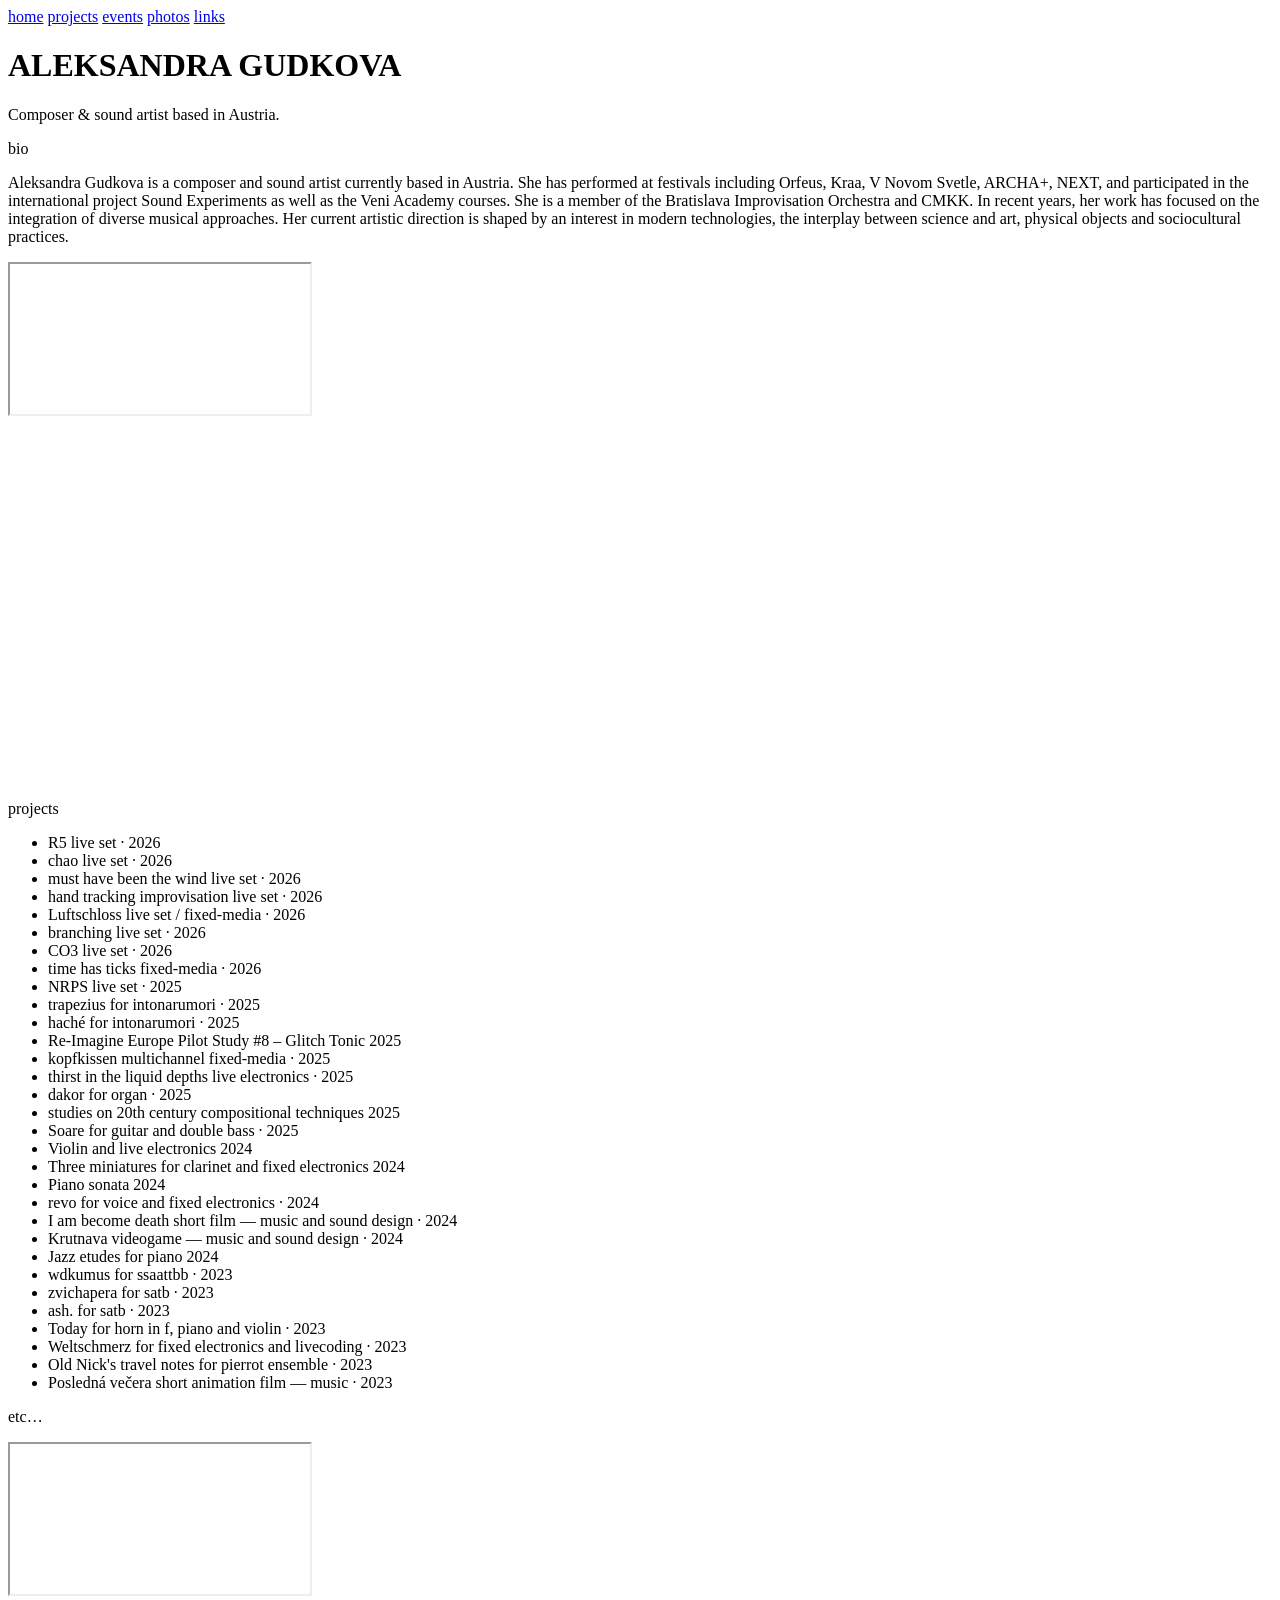
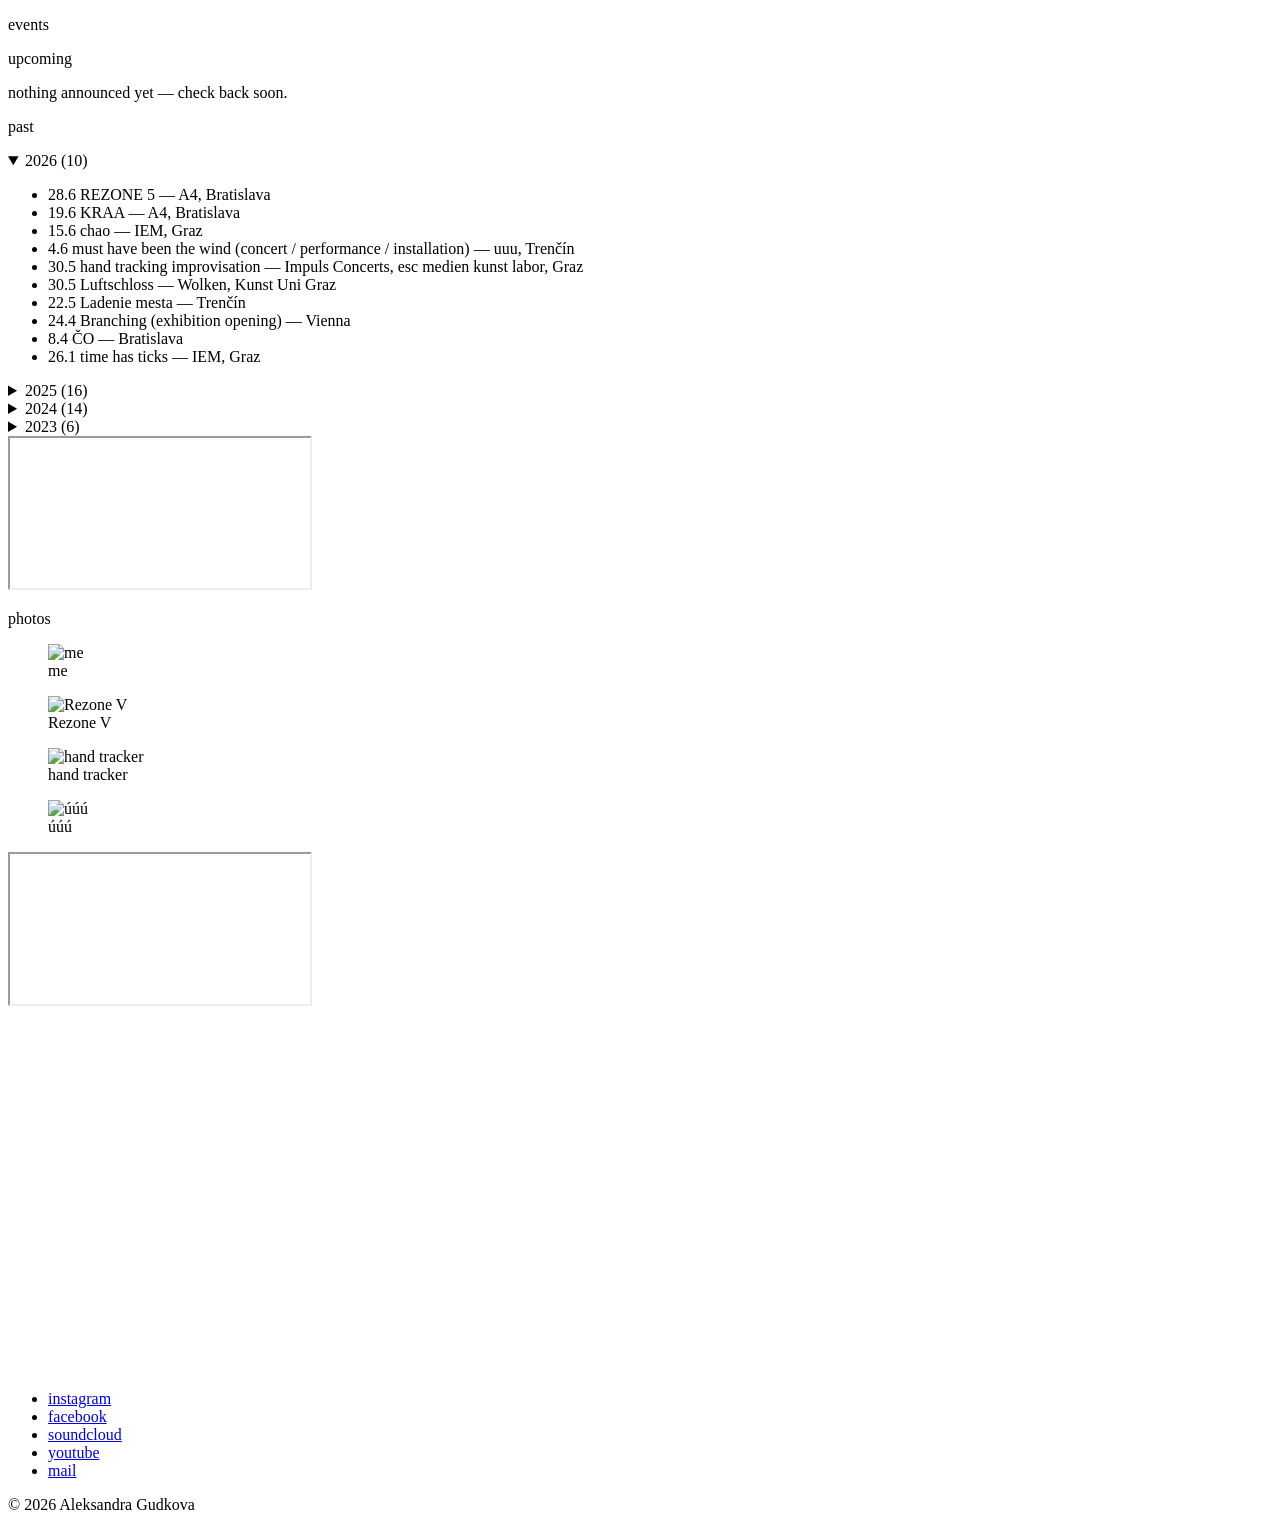
==== index.html @ 1e315c21 "Uncomment links navigation in index.html" ====
<!DOCTYPE html>
<html lang="en">
<head>
<meta charset="UTF-8">
<meta name="viewport" content="width=device-width, initial-scale=1.0">
<title>Aleksandra Gudkova — composer / sound artist</title>
<meta name="description" content="Aleksandra Gudkova is a composer and sound artist based in Austria, working with modern technologies and interfaces.">
<link rel="preconnect" href="https://fonts.googleapis.com">
<link rel="preconnect" href="https://fonts.gstatic.com" crossorigin>
<link href="https://fonts.googleapis.com/css2?family=JetBrains+Mono:wght@400;500;700&family=IBM+Plex+Mono:wght@400;500&display=swap" rel="stylesheet">
<link rel="stylesheet" href="style.css">
</head>
<body>

<div id="asciiField" class="ascii-field" aria-hidden="true"></div>
<div class="vignette" aria-hidden="true"></div>
<!-- <p class="clear-hint">click to clear</p> -->

<!-- <a class="skip-link" href="#main">Skip to content</a> -->

<nav class="side-nav" aria-label="Sections">
  <a href="#home">home</a>
  <!-- <a href="#news">news</a> -->
  <a href="#projects">projects</a>
  <a href="#events">events</a>
  <a href="#photos">photos</a>
  <a href="#links">links</a>
</nav>

<main id="main" class="page">

  <div id="home">
    <header class="hero">
      <!-- <p class="eyebrow"><span class="cursor-blink">▌</span> SIGNAL_IDLE // move cursor to disturb</p> -->
      <h1 class="name glitch-text" data-text="ALEKSANDRA GUDKOVA">ALEKSANDRA GUDKOVA</h1>
      <p class="tagline">Composer &amp; sound artist based in Austria.</p>
    </header>
    <section class="section">
      <p class="label">bio</p>
      <p class="about-text">Aleksandra Gudkova is a composer and sound artist currently based in Austria. She has performed at festivals including Orfeus, Kraa, V Novom Svetle, ARCHA+, NEXT, and participated in the international project Sound Experiments as well as the Veni Academy courses. She is a member of the Bratislava Improvisation Orchestra and CMKK.
In recent years, her work has focused on the integration of diverse musical approaches. Her current artistic direction is shaped by an interest in modern technologies, the interplay between science and art, physical objects and sociocultural practices.
</p>
    </section>
  </div>

  <!-- <section class="section" id="news">
    <p class="label">news</p>
    <ul class="news-list" id="newsList" data-limit="5"></ul>
  </section> -->

  <section class="section">
  <div class="video">
    <iframe src="https://www.youtube-nocookie.com/embed/wUem02vxRB4"
            <!-- title="short description of the video" -->
            loading="lazy" allowfullscreen></iframe>
  </div>
</section>

  <section class="section">
  <div class="video">
    <iframe title="vimeo-player" src="https://player.vimeo.com/video/1144551502?h=c331f0fc99#t=33m0s" width="640" height="360" frameborder="0" referrerpolicy="strict-origin-when-cross-origin" allow="autoplay; fullscreen; picture-in-picture; clipboard-write; encrypted-media; web-share"   loading="lazy" allowfullscreen></iframe>
  </div>
</section>

  <section class="section" id="projects">
    <p class="label">projects</p>
    <ul class="work-list" id="projectsList"></ul>
    <p class="etc">etc…</p>
  </section>

  <section class="section">
  <div class="video">
    <iframe src="https://www.youtube-nocookie.com/embed/uOnXPYdDPHA"
            <!-- title="short description of the video" -->
            loading="lazy" allowfullscreen></iframe>
  </div>
</section>

  <section class="section" id="events">
    <p class="label">events</p>
    <div class="events-block">
      <p class="events-subhead">upcoming</p>
      <ul class="events-list" id="eventsUpcoming"></ul>
    </div>
    <div class="events-block">
      <p class="events-subhead">past</p>
      <div id="eventsPast"></div>
    </div>
  </section>

  <section class="section">
  <div class="video">
    <iframe src="https://www.youtube-nocookie.com/embed/paQIM0WxKSE"
            <!-- title="short description of the video" -->
            loading="lazy" allowfullscreen></iframe>
  </div>
</section>

  <section class="section" id="photos">
    <p class="label">photos</p>
    <div class="photo-grid" id="photoGrid"></div>
  </section>

  <section class="section">
  <div class="video">
    <iframe src="https://www.youtube-nocookie.com/embed/cUHE-7Vceno"
            <!-- title="short description of the video" -->
            loading="lazy" allowfullscreen></iframe>
  </div>
</section>

<section class="section">
  <div class="video">
   <iframe title="vimeo-player" src="https://player.vimeo.com/video/1240946583?h=1833773ce8" width="640" height="360" frameborder="0" referrerpolicy="strict-origin-when-cross-origin" allow="autoplay; fullscreen; picture-in-picture; clipboard-write; encrypted-media; web-share"   loading="lazy" allowfullscreen></iframe>
  </div>
</section>
  
</main>


   <footer class="footer" id="links">
  <ul class="footer-links">
    <li><a href="https://www.instagram.com/akovtak/" target="_blank" rel="noopener">instagram</a></li>
    <li><a href="https://www.facebook.com/akovtak/" target="_blank" rel="noopener">facebook</a></li>
    <li><a href="https://soundcloud.com/akovtak" target="_blank" rel="noopener">soundcloud</a></li>
     <li><a href="https://www.youtube.com/@nirvanished" target="_blank" rel="noopener">youtube</a></li>
    <!-- <li><a href="https://akovtak.bandcamp.com/album/obstsalat" target="_blank" rel="noopener">bandcamp</a></li> -->
    <li><a href="mailto:lksndr.cptn(at)gmail.com" target="_blank" rel="noopener">mail</a></li>
  </ul>
  <p>© 2026 Aleksandra Gudkova</p>
</footer>

  

<script src="content.js"></script>
<script src="script.js"></script>
<script>
  // highlight the current section in the side outline
  const navLinks = [...document.querySelectorAll('.side-nav a')];
  const io = new IntersectionObserver((entries) => {
    entries.forEach((e) => {
      if (e.isIntersecting) {
        navLinks.forEach((a) =>
          a.classList.toggle('active', a.getAttribute('href') === '#' + e.target.id));
      }
    });
  }, { rootMargin: '-30% 0px -60% 0px' });
  navLinks.forEach((a) => {
    const t = document.querySelector(a.getAttribute('href'));
    if (t) io.observe(t);
  });
</script>
</body>
</html>
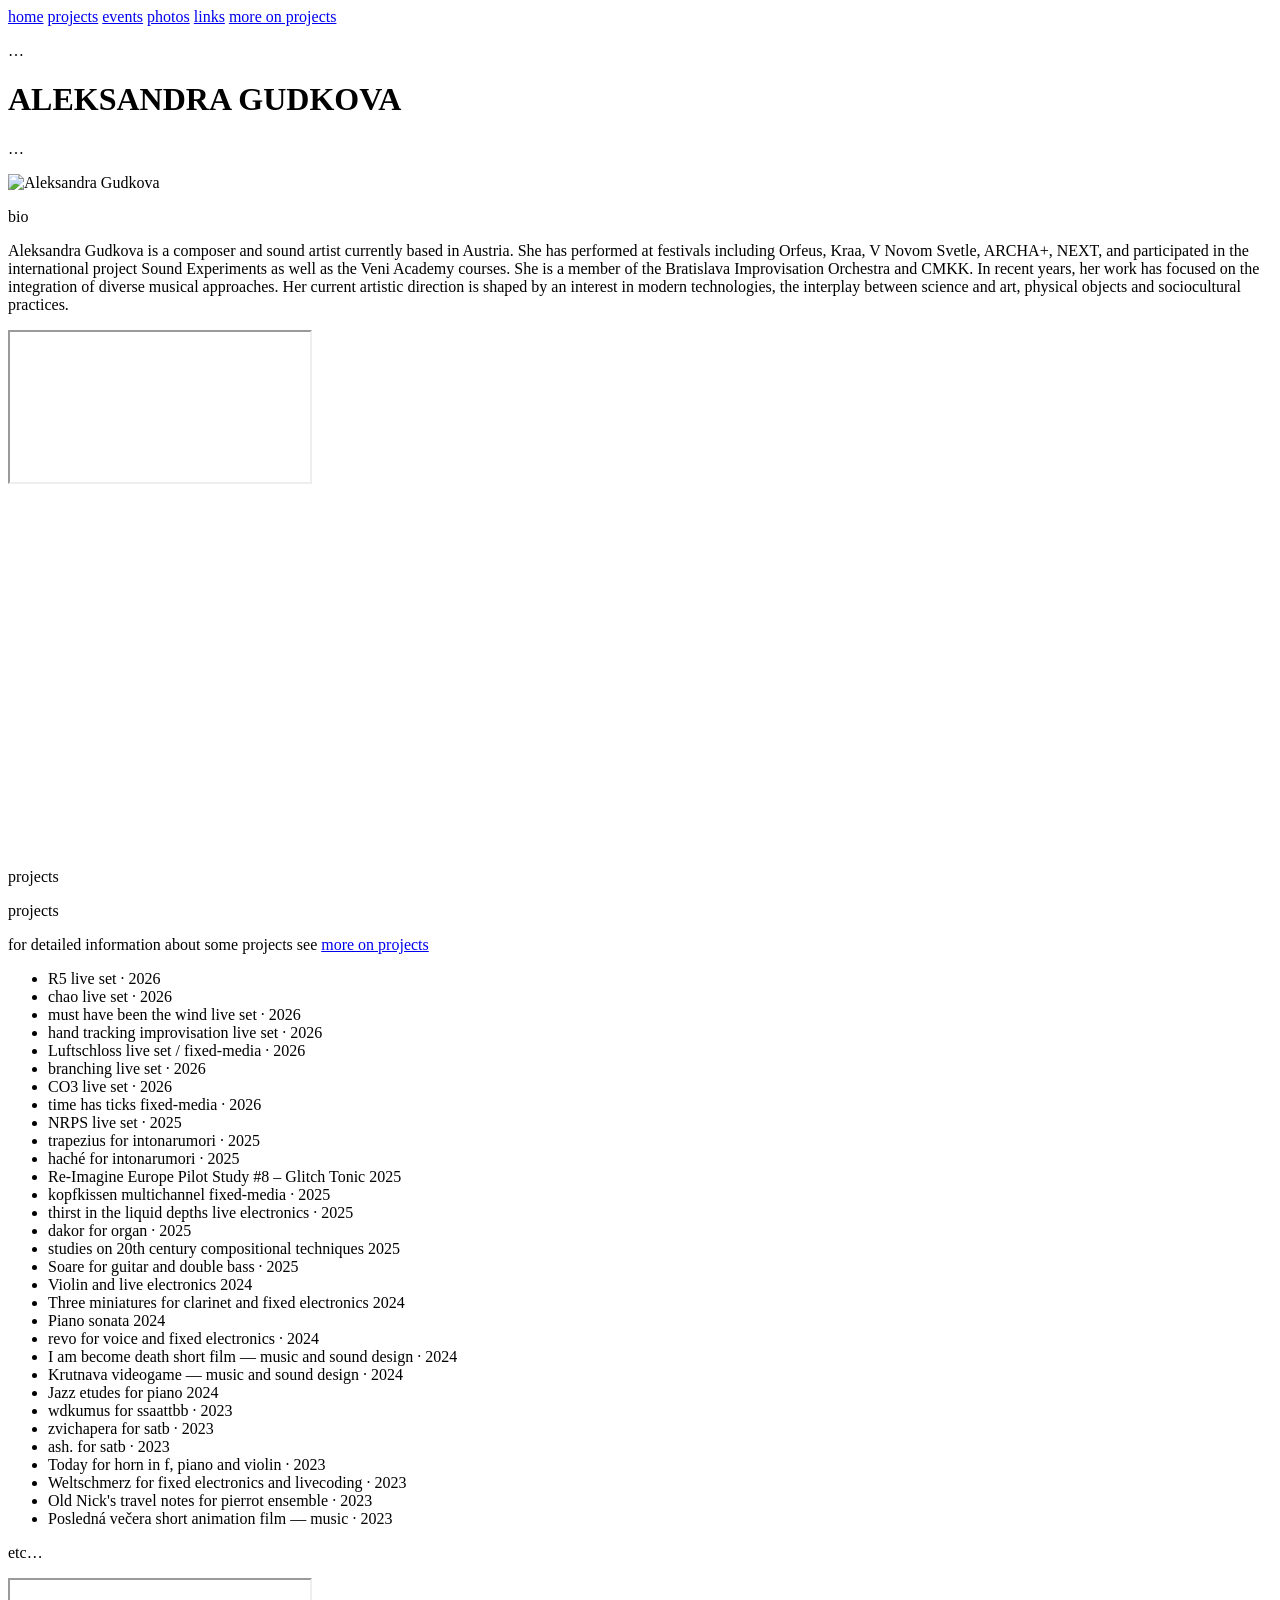
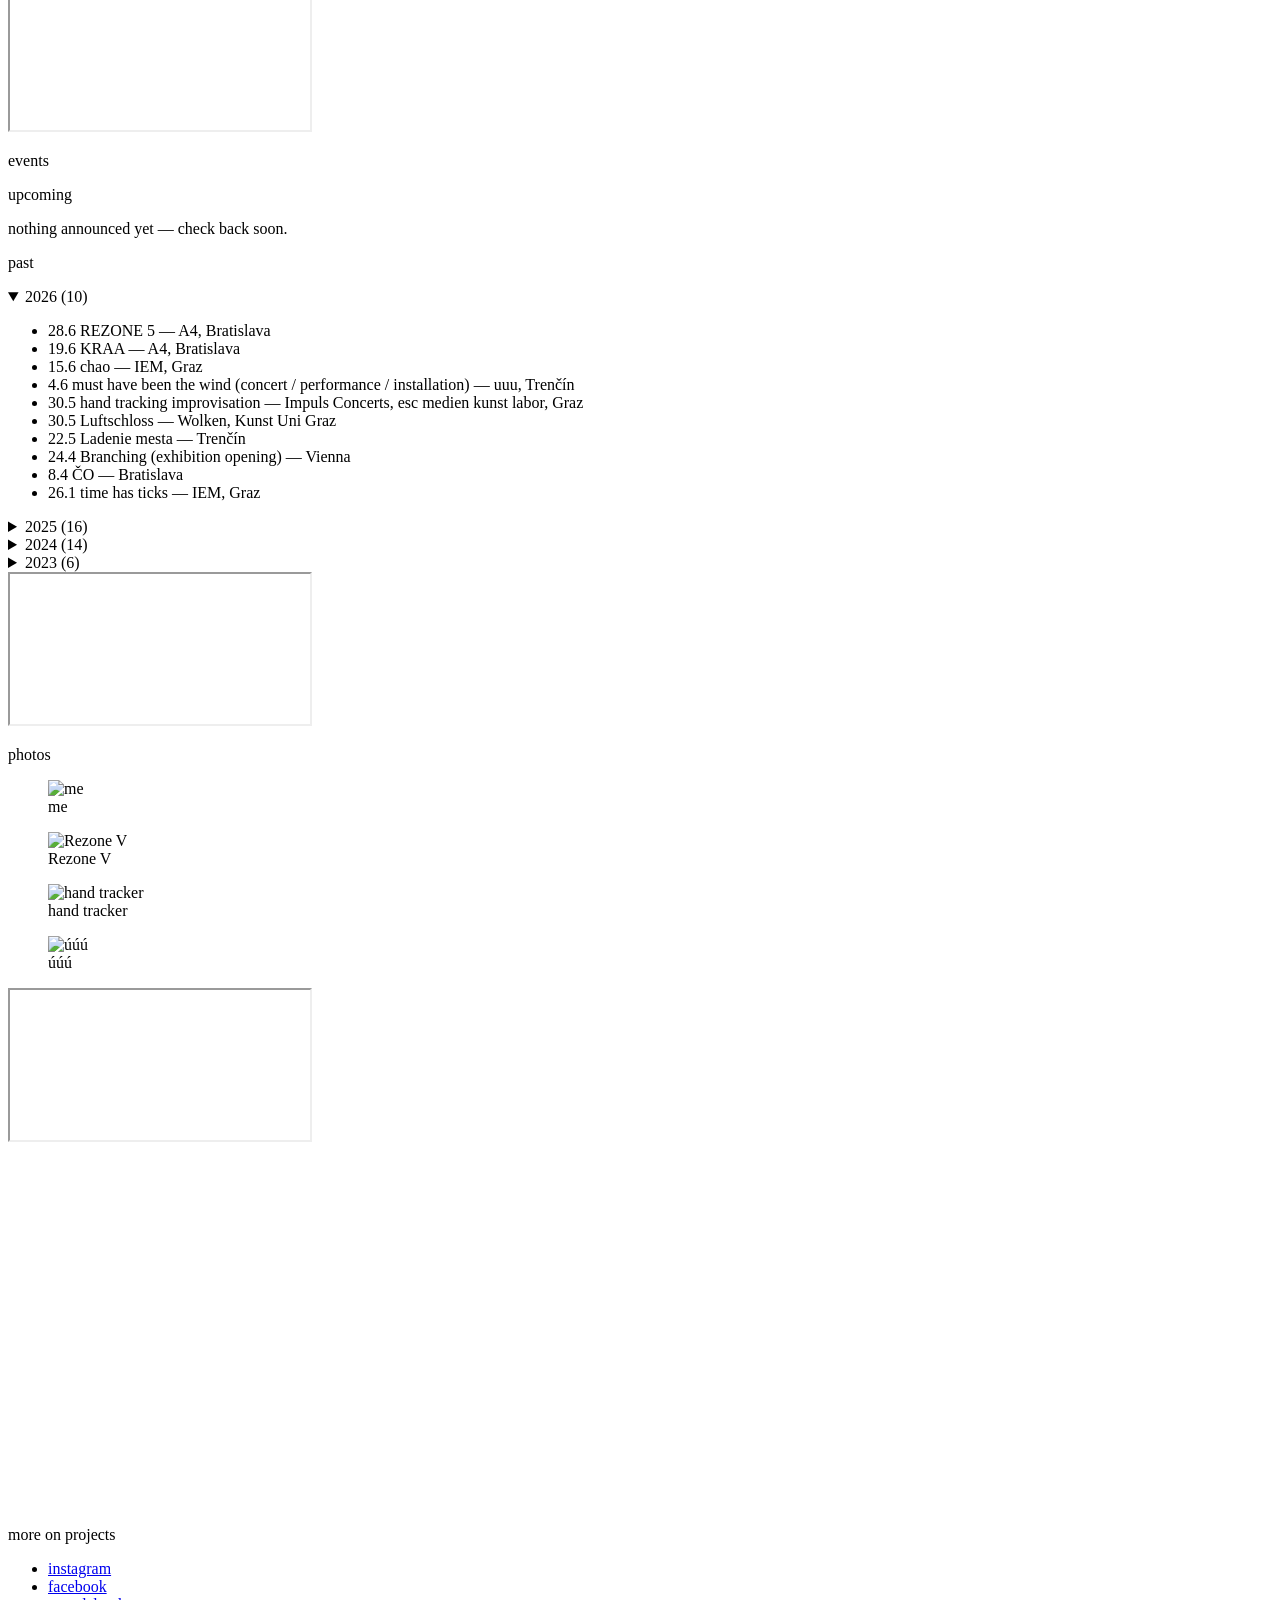
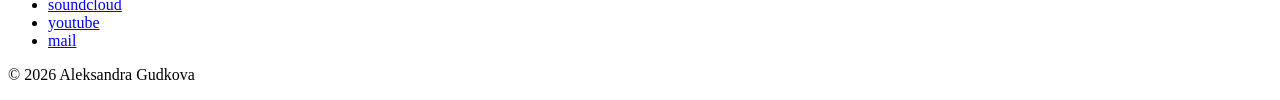
==== commit d7b331ff: "Refactor hero section and add more projects section Updated the hero section with new layout and con" ====
--- a/index.html
+++ b/index.html
@@ -25,16 +25,20 @@
   <a href="#events">events</a>
   <a href="#photos">photos</a>
   <a href="#links">links</a>
+  <a href="#more-projects">more on projects</a>
 </nav>
 
 <main id="main" class="page">
 
   <div id="home">
     <header class="hero">
-      <!-- <p class="eyebrow"><span class="cursor-blink">▌</span> SIGNAL_IDLE // move cursor to disturb</p> -->
-      <h1 class="name glitch-text" data-text="ALEKSANDRA GUDKOVA">ALEKSANDRA GUDKOVA</h1>
-      <p class="tagline">Composer &amp; sound artist based in Austria.</p>
-    </header>
+      <div class="hero-text">
+        <p class="eyebrow">…</p>
+        <h1 class="name glitch-text" data-text="ALEKSANDRA GUDKOVA">ALEKSANDRA GUDKOVA</h1>
+        <p class="tagline">…</p>
+      </div>
+      <img class="hero-photo" src="photos/photo_5361537774911171320_y.jpg" alt="Aleksandra Gudkova">
+  </header>
     <section class="section">
       <p class="label">bio</p>
       <p class="about-text">Aleksandra Gudkova is a composer and sound artist currently based in Austria. She has performed at festivals including Orfeus, Kraa, V Novom Svetle, ARCHA+, NEXT, and participated in the international project Sound Experiments as well as the Veni Academy courses. She is a member of the Bratislava Improvisation Orchestra and CMKK.
@@ -64,6 +68,9 @@
 
   <section class="section" id="projects">
     <p class="label">projects</p>
+    <p class="label">projects</p>
+    <p class="projects-note">for detailed information about some projects see <a href="#more-projects">more on projects</a></p>
+    <ul class="work-list" id="projectsList"></ul>
     <ul class="work-list" id="projectsList"></ul>
     <p class="etc">etc…</p>
   </section>
@@ -114,6 +121,11 @@
    <iframe title="vimeo-player" src="https://player.vimeo.com/video/1240946583?h=1833773ce8" width="640" height="360" frameborder="0" referrerpolicy="strict-origin-when-cross-origin" allow="autoplay; fullscreen; picture-in-picture; clipboard-write; encrypted-media; web-share"   loading="lazy" allowfullscreen></iframe>
   </div>
 </section>
+
+<section class="section" id="more-projects">
+  <p class="label">more on projects</p>
+  <div id="detailsList"></div>
+</section>
   
 </main>
 
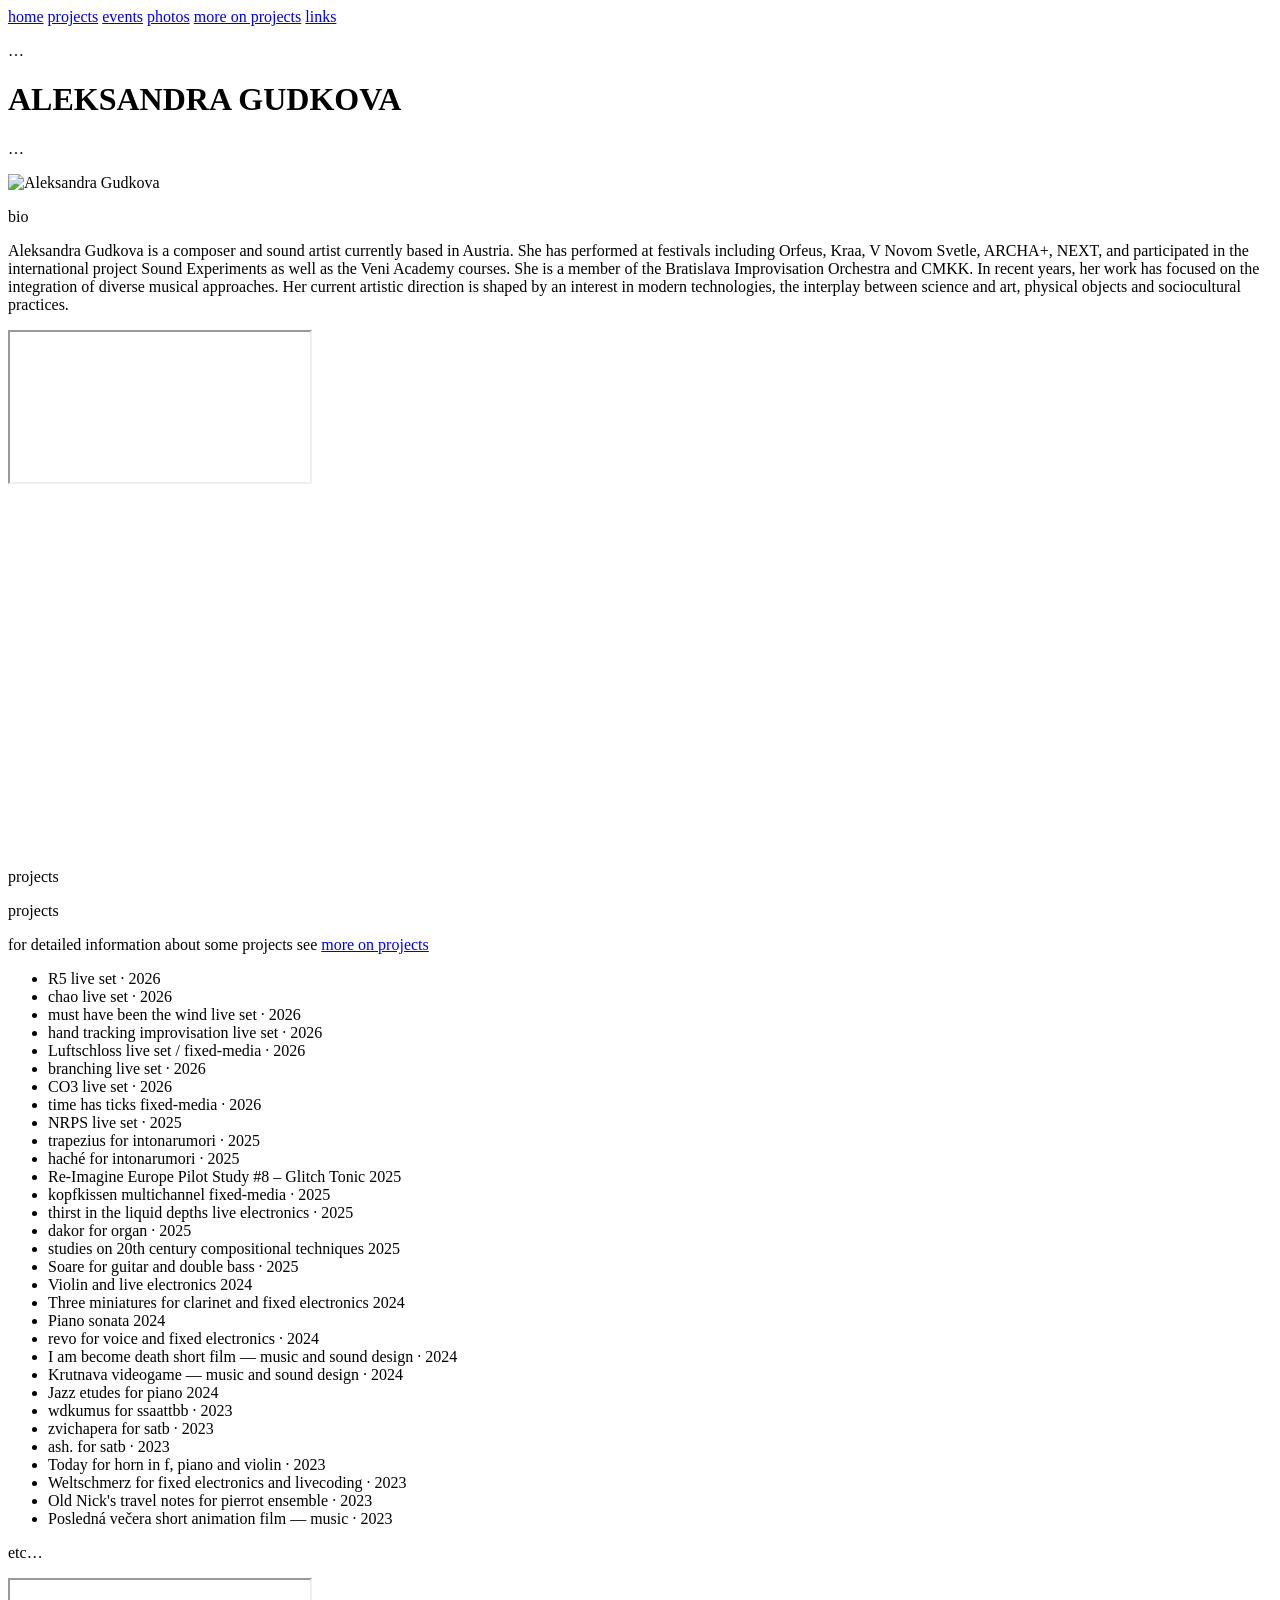
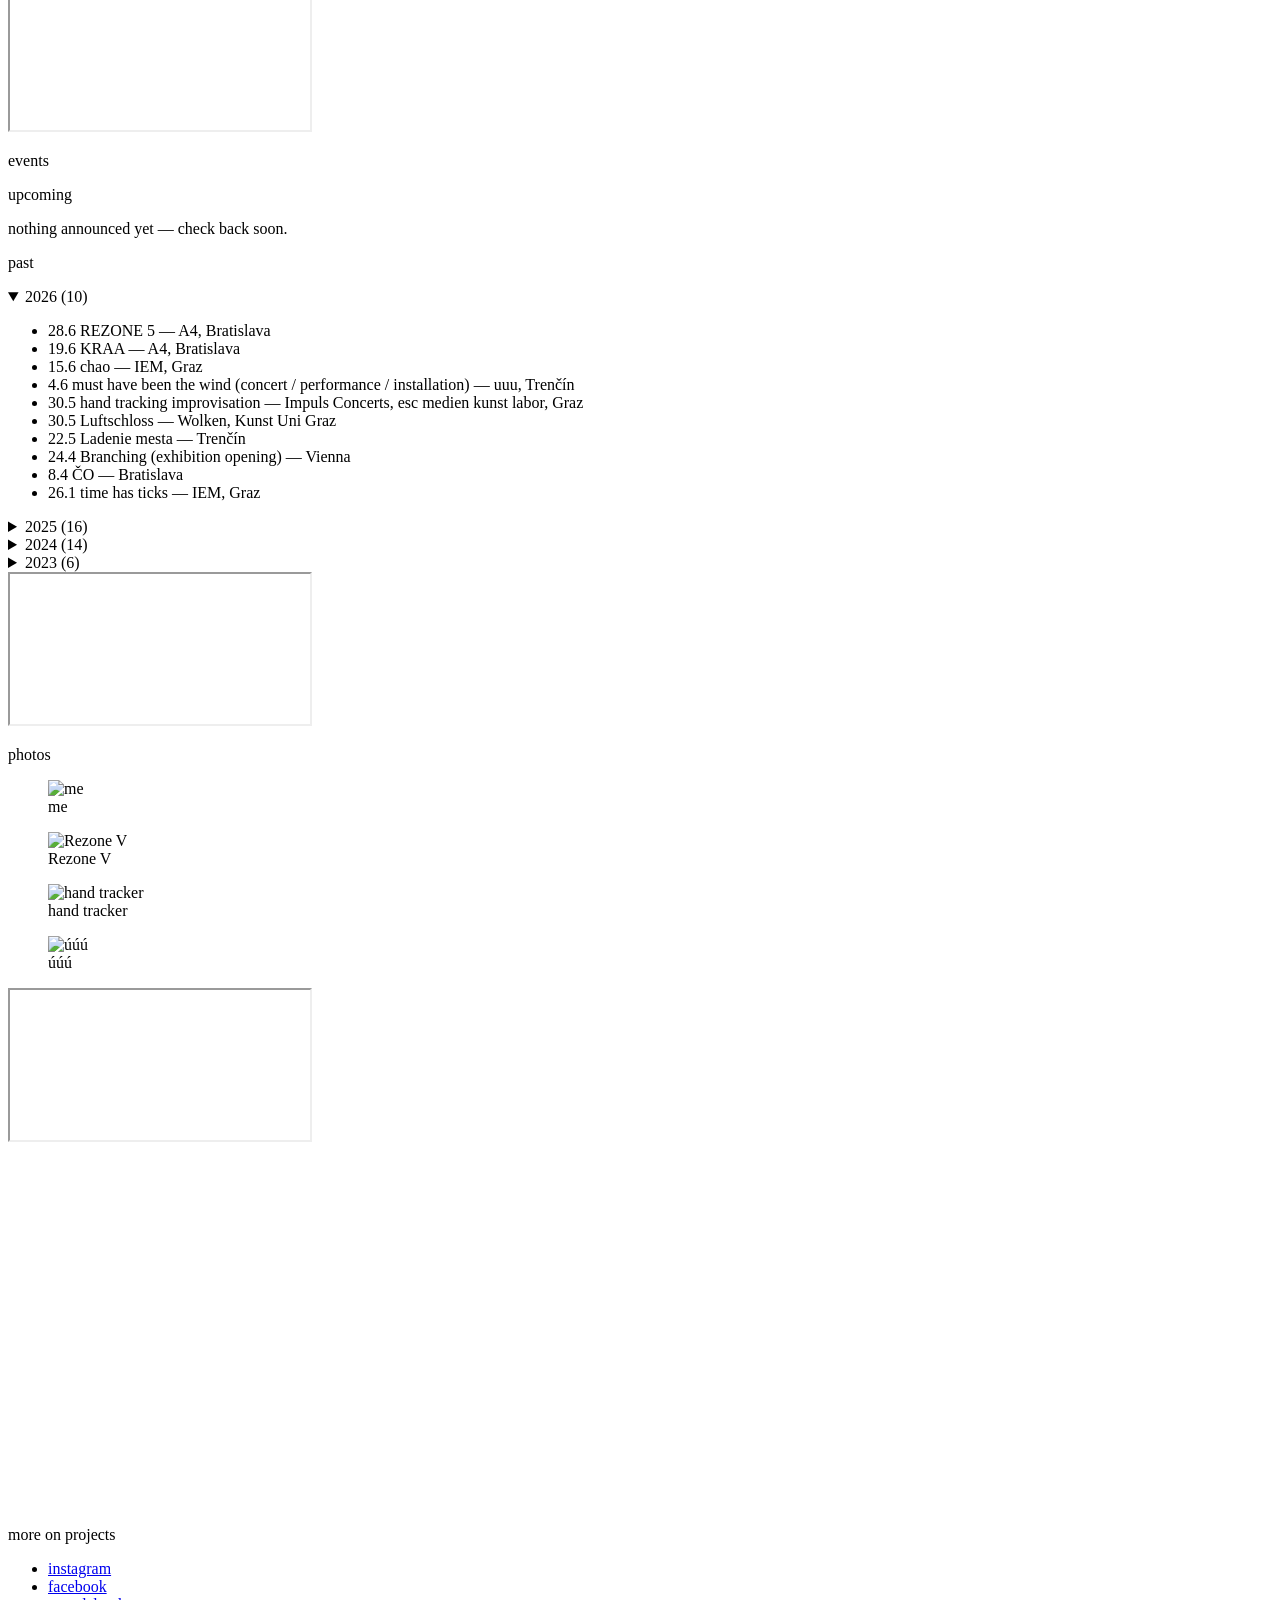
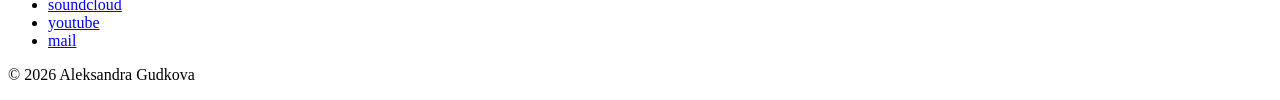
==== commit 33c30ca1: "Restore links navigation in index.html" ====
--- a/index.html
+++ b/index.html
@@ -24,8 +24,8 @@
   <a href="#projects">projects</a>
   <a href="#events">events</a>
   <a href="#photos">photos</a>
+  <a href="#more-projects">more on projects</a>
   <a href="#links">links</a>
-  <a href="#more-projects">more on projects</a>
 </nav>
 
 <main id="main" class="page">
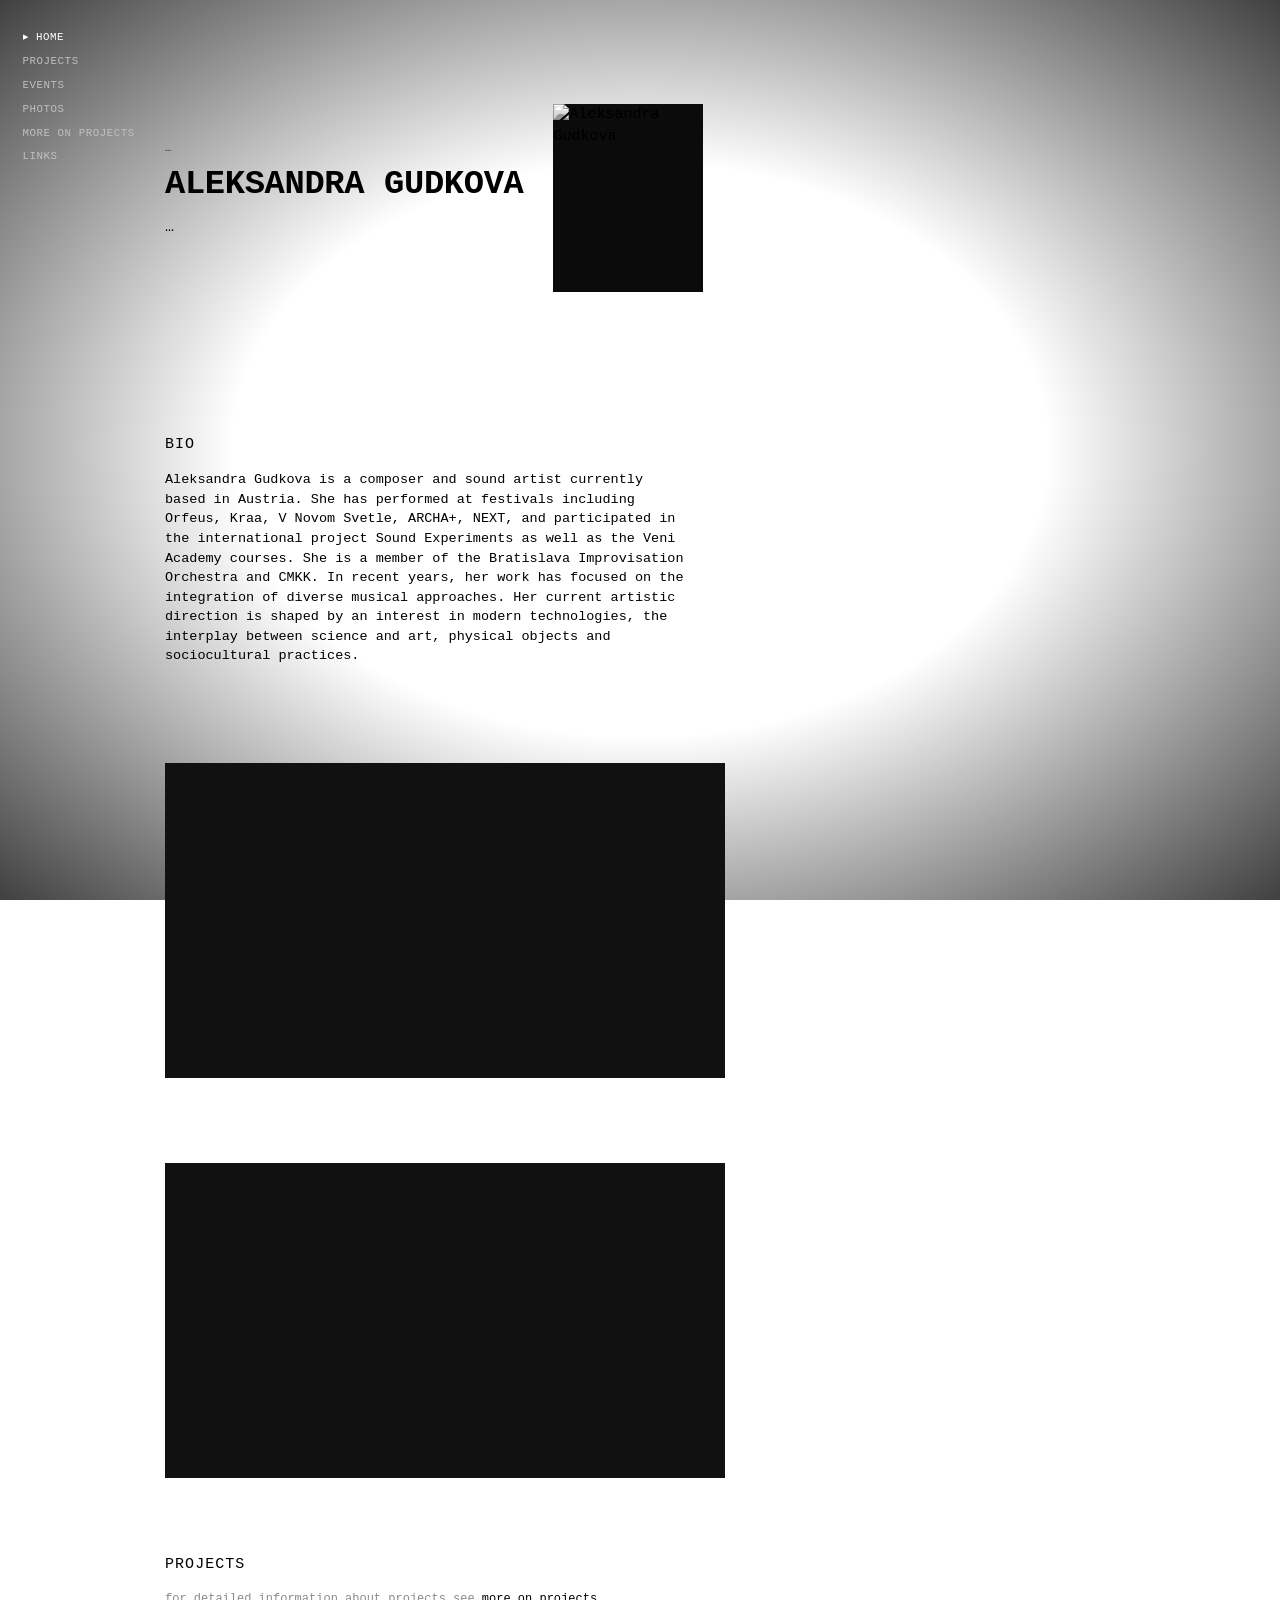
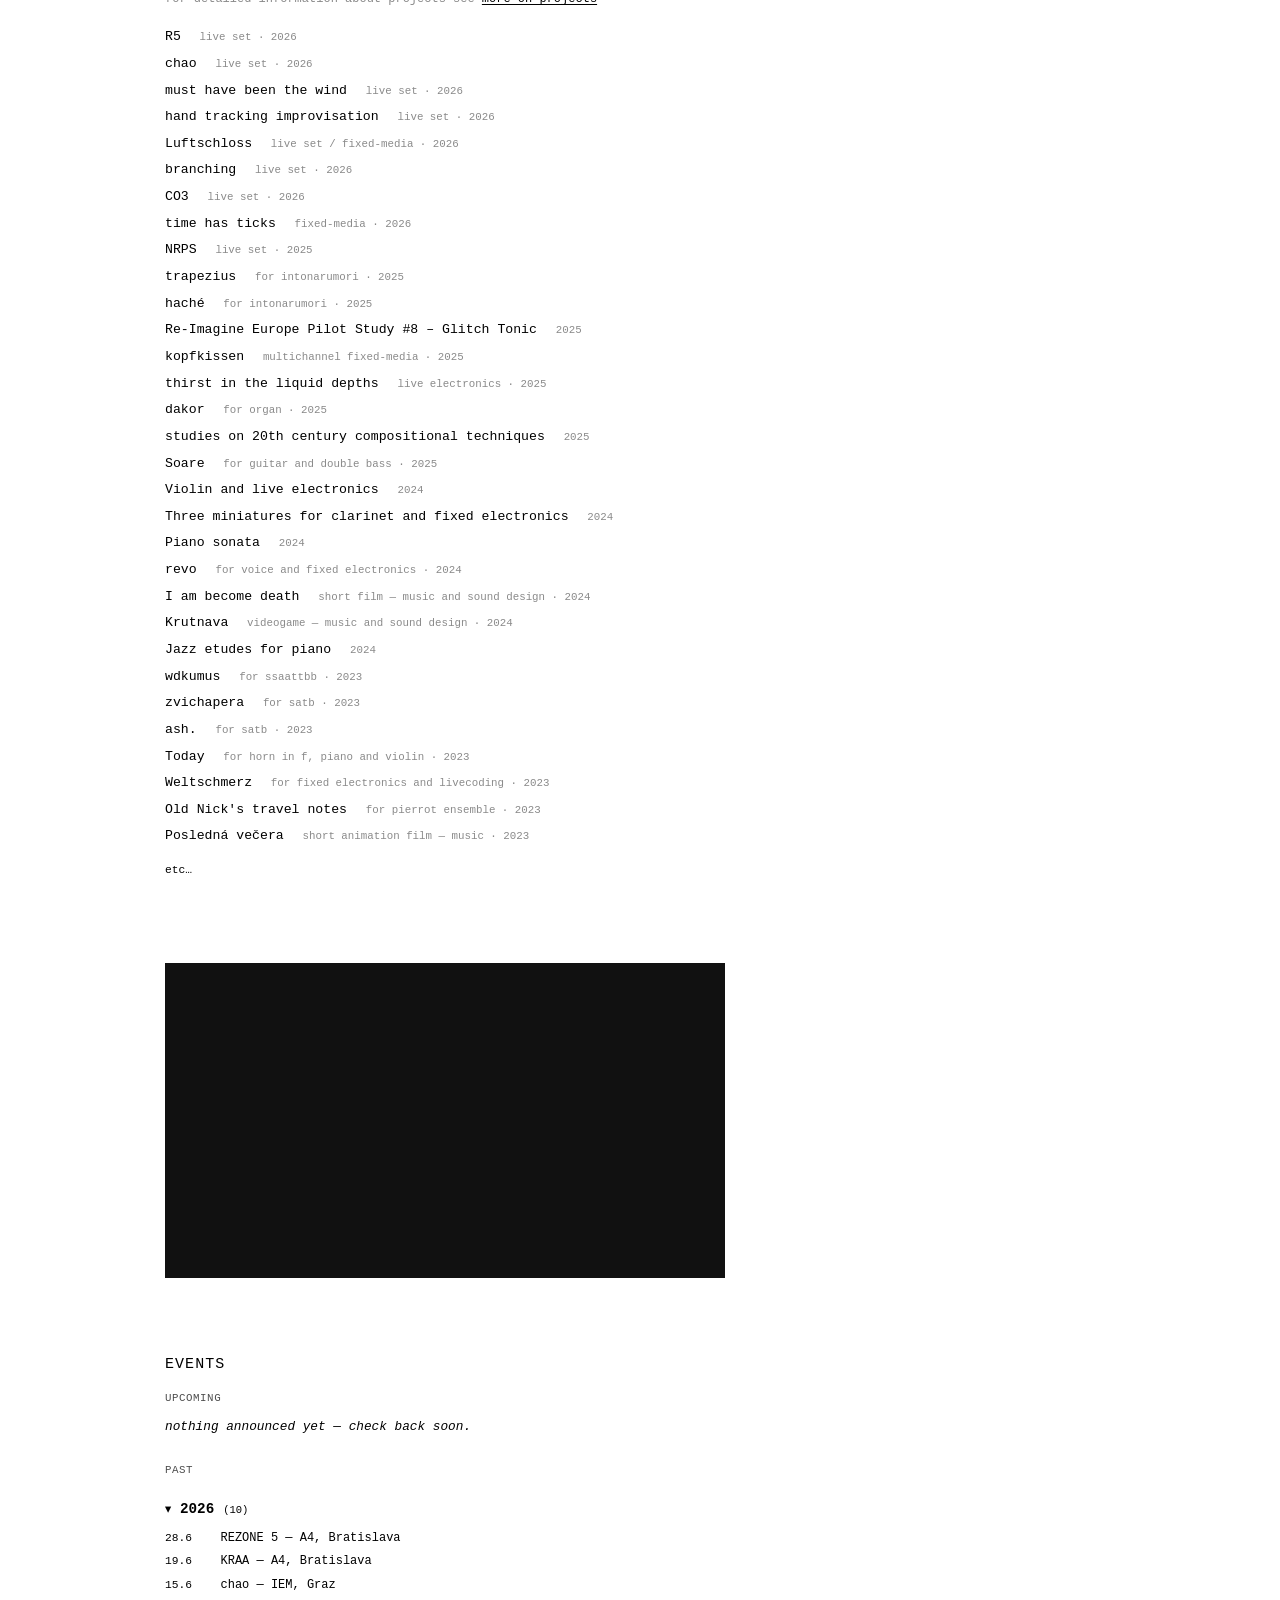
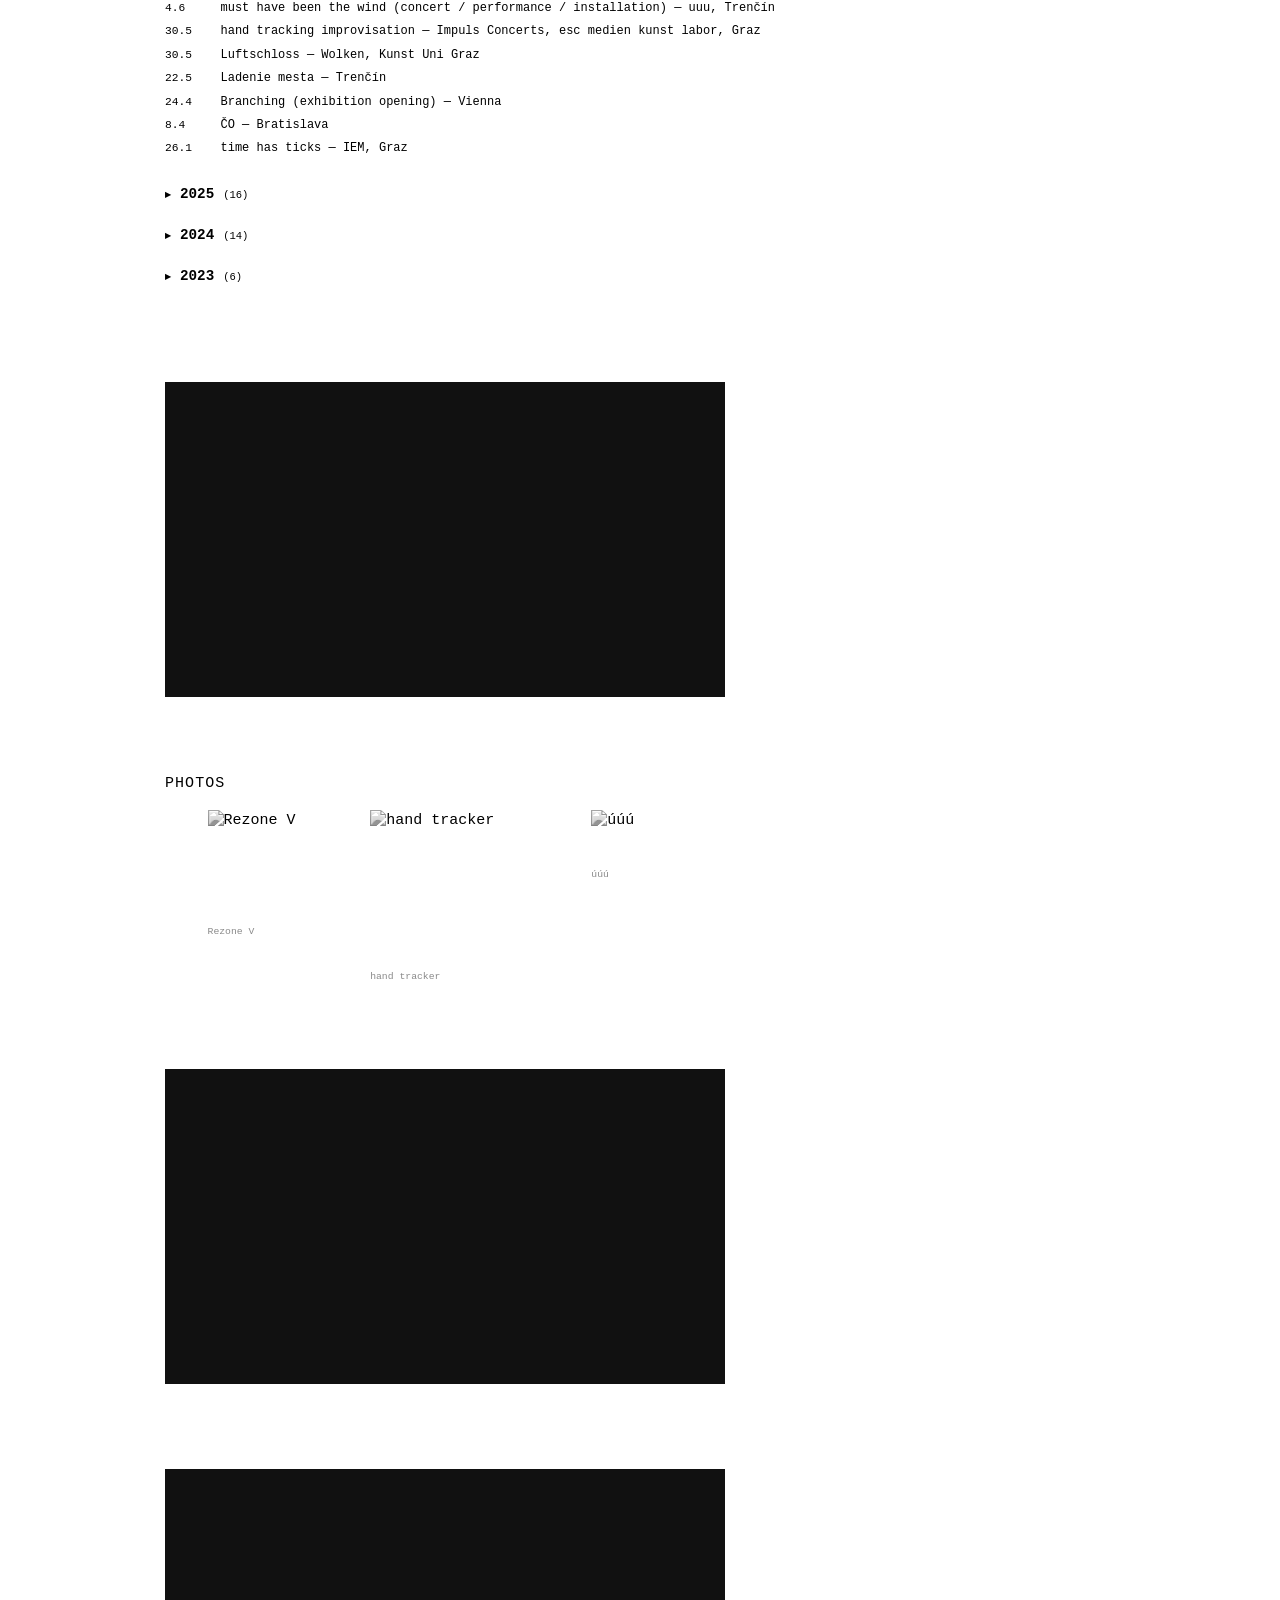
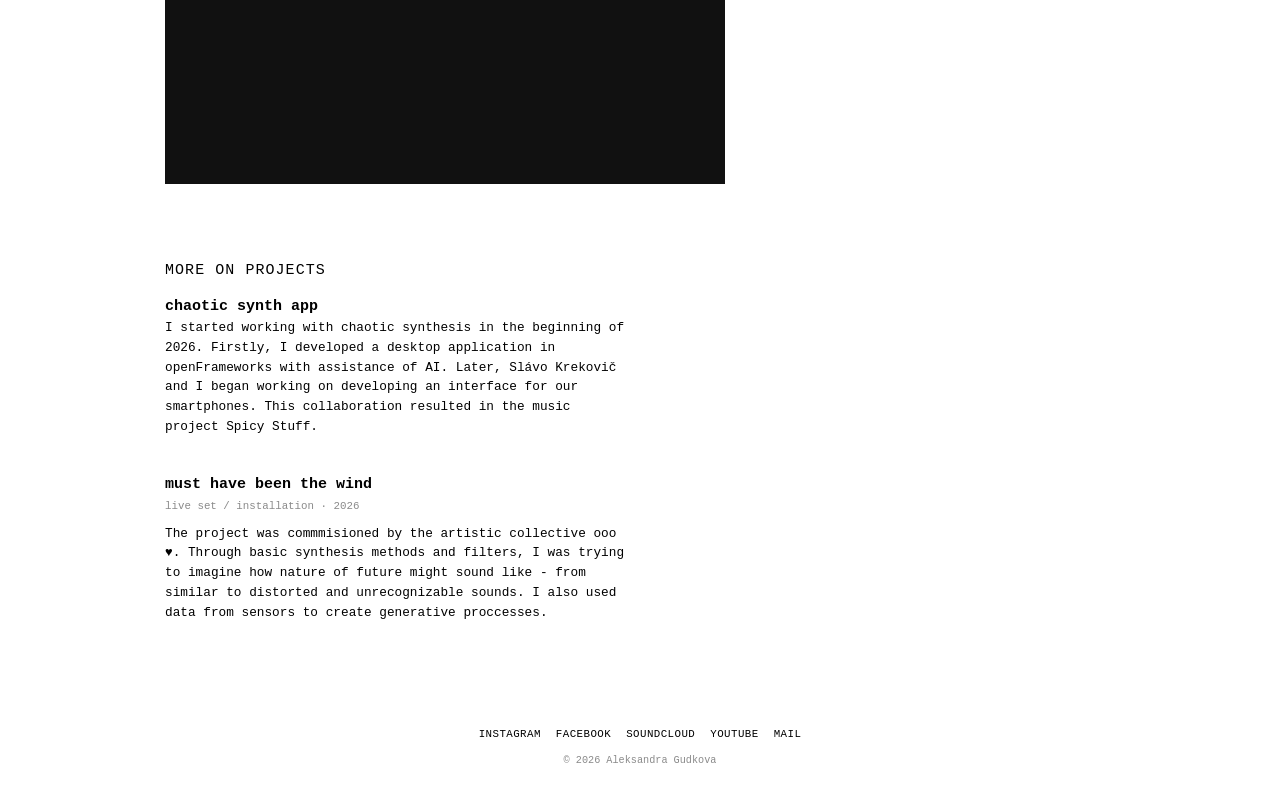
==== commit 6cfec18c: "Refactor projects section in index.html Removed duplicate 'projects' label and updated note text." ====
--- a/index.html
+++ b/index.html
@@ -68,8 +68,7 @@
 
   <section class="section" id="projects">
     <p class="label">projects</p>
-    <p class="label">projects</p>
-    <p class="projects-note">for detailed information about some projects see <a href="#more-projects">more on projects</a></p>
+    <p class="projects-note">for detailed information about projects see <a href="#more-projects">more on projects</a></p>
     <ul class="work-list" id="projectsList"></ul>
     <ul class="work-list" id="projectsList"></ul>
     <p class="etc">etc…</p>
--- a/style.css
+++ b/style.css
@@ -0,0 +1,693 @@
+.side-nav {
+  position: fixed;
+  top: 2rem;
+  left: 1.5rem;
+  z-index: 5;
+  display: flex;
+  flex-direction: column;
+  gap: 0.55rem;
+  font-family: 'JetBrains Mono', monospace;
+  font-size: 0.72rem;
+  text-transform: uppercase;
+  letter-spacing: 0.05em;
+}
+.side-nav a { color: #BFBFBF; transition: color 0.15s ease; }
+.side-nav a:hover,
+.side-nav a:focus-visible,
+.side-nav a.active { color: #fff; }
+.side-nav a.active::before { content: "▸ "; }
+
+.page {
+  position: relative;
+  z-index: 1;
+  margin-left: 9.5rem;
+  max-width: 800px;
+}
+
+@media (max-width: 700px) {
+  .side-nav {
+    position: sticky; top: 0; left: auto;
+    flex-direction: row; flex-wrap: wrap; gap: 0.4rem 1rem;
+    padding: 0.7rem 1rem;
+    background: #000;
+  }
+  .page { margin-left: 0; }
+}
+
+:root {
+  --bg: #ffffff;
+  --ink: #000000;
+  --ink-dim: #8a8a8a;
+  --signal: #ffffff;
+  --signal-2: #9a9a9a;
+  --line: rgba(255, 255, 255, 0.14);
+  --header-h: 3rem;
+
+  --font-display: 'Inconsolata', monospace;
+  --font-mono: 'Inconsolata', monospace;
+  /* --font-body: 'IBM Plex Mono', monospace; */
+  --font-body: 'Inconsolata', monospace;
+}
+
+* { box-sizing: border-box; }
+
+html {
+  scroll-behavior: smooth;
+  font-size: 15px;
+}
+
+@media (prefers-reduced-motion: reduce) {
+  html { scroll-behavior: auto; }
+}
+
+body {
+  margin: 0;
+  background: var(--bg);
+  color: var(--ink);
+  font-family: var(--font-body);
+  line-height: 1.45;
+  -webkit-font-smoothing: antialiased;
+}
+
+/* ---------- ASCII field ---------- */
+
+.ascii-field {
+  position: fixed;
+  inset: 0;
+  z-index: 0;
+  display: grid;
+  overflow: hidden;
+  font-family: var(--font-mono);
+  user-select: none;
+  /* animation: flicker 7s infinite; */
+}
+
+.ascii-field .cell {
+  display: flex;
+  align-items: center;
+  justify-content: center;
+  color: var(--ink-dim);
+  opacity: 0.0;
+  transition: opacity 2.6s ease, color 2.6s ease;
+}
+
+.ascii-field .cell.active {
+  color: var(--ink);
+  opacity: 1;
+  transition: opacity 0.01s ease, color 0.01s ease;
+}
+
+.scanlines {
+  position: fixed;
+  inset: 0;
+  z-index: 0;
+  pointer-events: none;
+  background: repeating-linear-gradient(
+    to bottom,
+    rgba(0, 0, 0, 0.35) 0px,
+    rgba(0, 0, 0, 0.35) 1px,
+    transparent 1px,
+    transparent 3px
+  );
+  /* mix-blend-mode: overlay; */
+}
+
+.vignette {
+  position: fixed;
+  inset: 0;
+  z-index: 0;
+  pointer-events: none;
+  background: radial-gradient(ellipse at center, transparent 45%, rgba(0, 0, 0, 0.75) 100%);
+}
+
+.clear-hint {
+  position: fixed;
+  right: 1rem;
+  bottom: 0.85rem;
+  z-index: 1;
+  margin: 0;
+  font-family: var(--font-mono);
+  font-size: 0.65rem;
+  letter-spacing: 0.06em;
+  text-transform: uppercase;
+  color: var(--ink-dim);
+  opacity: 0.55;
+  pointer-events: none;
+}
+
+/* @keyframes flicker {
+  0%, 100% { filter: brightness(1); }
+  92% { filter: brightness(1); }
+  93% { filter: brightness(1.5) contrast(1.3); }
+  94% { filter: brightness(0.85); }
+  95% { filter: brightness(1); }
+  96.5% { filter: brightness(1.35); }
+  97% { filter: brightness(1); }
+} */
+
+@media (prefers-reduced-motion: reduce) {
+  .ascii-field { animation: none; }
+  .ascii-field .cell { transition: none; }
+}
+
+.skip-link {
+  position: absolute;
+  left: -999px;
+  top: 0;
+  background: var(--ink);
+  color: #000;
+  padding: 0.4rem 0.85rem;
+  z-index: 100;
+  font-family: var(--font-mono);
+  font-size: 0.8rem;
+}
+.skip-link:focus {
+  left: 1rem;
+  top: 1rem;
+}
+
+a {
+  color: var(--ink);
+  text-decoration: none;
+}
+
+a:focus-visible,
+button:focus-visible {
+  outline: 2px solid var(--ink);
+  outline-offset: 2px;
+}
+
+/* ---------- site header (present on every page) ---------- */
+
+.site-header {
+  position: relative;
+  z-index: 2;
+  height: var(--header-h);
+  display: flex;
+  align-items: center;
+  justify-content: space-between;
+  padding: 0 1.5rem;
+  border-bottom: 1px solid var(--line);
+  /* background: var(--bg); */
+}
+
+.site-header .mark {
+  font-family: var(--font-mono);
+  font-weight: 700;
+  font-size: 0.85rem;
+  letter-spacing: 0.04em;
+}
+
+.site-nav {
+  display: flex;
+  gap: 1.1rem;
+  font-family: var(--font-mono);
+  font-size: 0.72rem;
+  text-transform: uppercase;
+  letter-spacing: 0.05em;
+}
+
+.site-nav a {
+  color: var(--ink-dim);
+  transition: color 0.15s ease;
+}
+
+.site-nav a:hover,
+.site-nav a:focus-visible {
+  color: var(--ink);
+}
+
+.site-nav a.active {
+  color: var(--ink);
+  border-bottom: 1px solid var(--ink);
+  padding-bottom: 2px;
+}
+
+/* ---------- Hero ---------- */
+
+.hero {
+  position: relative;
+  z-index: 1;
+  min-height: 44vh;
+  display: flex;
+  flex-direction: column;
+  justify-content: center;
+  align-items: flex-start;
+  padding: 3rem 1.5rem;
+  pointer-events: none;
+}
+
+.hero > * {
+  pointer-events: auto;
+}
+
+.eyebrow {
+  font-family: var(--font-mono);
+  font-size: 0.68rem;
+  letter-spacing: 0.07em;
+  text-transform: uppercase;
+  color: var(--ink);
+  margin: 0 0 0.75rem;
+  opacity: 0.8;
+}
+
+/* .cursor-blink {
+  display: inline-block;
+  animation: blink 1s steps(1) infinite;
+} */
+
+/* @keyframes blink {
+  0%, 49% { opacity: 1; }
+  50%, 100% { opacity: 0; }
+} */
+
+.name {
+  position: relative;
+  font-family: var(--font-display);
+  font-weight: 700;
+  font-size: clamp(1rem, 6vw, 2.25rem);
+  line-height: 1;
+  letter-spacing: -0.01em;
+  margin: 0;
+}
+
+/* grayscale glitch text: two ghosted copies stutter behind the real text */
+
+/* .glitch-text {
+  isolation: isolate;
+}
+
+.glitch-text::before,
+.glitch-text::after {
+  content: attr(data-text);
+  position: absolute;
+  inset: 0;
+  background: var(--bg);
+  clip-path: inset(0 0 0 0);
+}
+
+.glitch-text::before {
+  color: var(--signal);
+  z-index: -1;
+  animation: glitch-1 4.5s infinite linear alternate-reverse;
+}
+
+.glitch-text::after {
+  color: var(--signal-2);
+  z-index: -2;
+  animation: glitch-2 5.5s infinite linear alternate-reverse;
+}
+
+@keyframes glitch-1 {
+  0%   { clip-path: inset(4% 0 88% 0); transform: translate(2px, 0); }
+  10%  { clip-path: inset(62% 0 5% 0); transform: translate(-2px, 0); }
+  20%  { clip-path: inset(20% 0 60% 0); transform: translate(1px, 0); }
+  30%  { clip-path: inset(80% 0 3% 0); transform: translate(-1px, 0); }
+  40%  { clip-path: inset(45% 0 40% 0); transform: translate(2px, 0); }
+  50%  { clip-path: inset(10% 0 75% 0); transform: translate(0, 0); }
+  60%  { clip-path: inset(70% 0 15% 0); transform: translate(-2px, 0); }
+  70%  { clip-path: inset(30% 0 50% 0); transform: translate(1px, 0); }
+  80%  { clip-path: inset(55% 0 30% 0); transform: translate(-1px, 0); }
+  90%  { clip-path: inset(5% 0 85% 0); transform: translate(2px, 0); }
+  100% { clip-path: inset(40% 0 45% 0); transform: translate(0, 0); }
+}
+
+@keyframes glitch-2 {
+  0%   { clip-path: inset(70% 0 10% 0); transform: translate(-2px, 0); }
+  15%  { clip-path: inset(15% 0 70% 0); transform: translate(2px, 0); }
+  30%  { clip-path: inset(50% 0 30% 0); transform: translate(-1px, 0); }
+  45%  { clip-path: inset(5% 0 90% 0); transform: translate(1px, 0); }
+  60%  { clip-path: inset(65% 0 20% 0); transform: translate(-2px, 0); }
+  75%  { clip-path: inset(25% 0 55% 0); transform: translate(2px, 0); }
+  90%  { clip-path: inset(80% 0 5% 0); transform: translate(-1px, 0); }
+  100% { clip-path: inset(35% 0 45% 0); transform: translate(1px, 0); }
+}
+
+.glitch-text.glitch-burst::before {
+  animation: glitch-1 0.25s infinite linear alternate-reverse;
+}
+
+.glitch-text.glitch-burst::after {
+  animation: glitch-2 0.2s infinite linear alternate-reverse;
+}
+
+@media (prefers-reduced-motion: reduce) {
+  .glitch-text::before,
+  .glitch-text::after {
+    animation: none;
+    display: none;
+  }
+  .cursor-blink { animation: none; }
+}
+
+.tagline {
+  font-family: var(--font-body);
+  font-size: 0.85rem;
+  color: var(--ink-dim);
+  max-width: 36ch;
+  margin: 0.75rem 0 0;
+} */
+
+/* ---------- Page title (non-hero pages) ---------- */
+
+.page-title {
+  position: relative;
+  z-index: 1;
+  max-width: 760px;
+  margin: 0;
+  padding: 2.25rem 1.5rem 0;
+}
+
+.page-title h1 {
+  font-family: var(--font-display);
+  font-weight: 700;
+  font-size: 1.4rem;
+  margin: 0;
+  text-transform: lowercase;
+}
+
+/* ---------- Sections ---------- */
+
+.section {
+  position: relative;
+  z-index: 1;
+  max-width: 760px;
+  margin: 0;
+  padding: 2.5rem 1.5rem;
+  /* background: var(--bg); */
+  border-top: 1px solid var(--line);
+}
+
+.section:first-of-type {
+  border-top: none;
+}
+
+.label {
+  font-family: var(--font-mono);
+  font-size: 1rem;
+  letter-spacing: 0.07em;
+  text-transform: uppercase;
+  color: var(--ink);
+  margin: 0 0 1rem;
+}
+
+/* etc line under project list */
+
+.etc {
+  margin: 0.85rem 0 0;
+  font-family: var(--font-mono);
+  font-size: 0.75rem;
+  color: var(--ink);
+}
+
+/* about */
+
+.about-text {
+  font-size: 0.9rem;
+  max-width: 64ch;
+  color: var(--ink);
+}
+
+/* work / project list */
+
+.work-list {
+  list-style: none;
+  margin: 0;
+  padding: 0;
+}
+
+.work-item {
+  border-bottom: none;
+  padding: 0.25rem 0;
+}
+
+.work-item a {
+  display: flex;
+  flex-wrap: wrap;
+  align-items: baseline;
+  justify-content: flex-start;
+  gap: 0.35rem 1.25rem;
+  padding: 0;
+  transition: color 0.15s ease, padding-left 0.15s ease;
+}
+
+.work-item a:hover,
+.work-item a:focus-visible {
+  color: var(--ink);
+  padding-left: 0.2rem;
+  /* text-shadow: -1px 0 var(--signal-2), 1px 0 var(--ink); */
+}
+
+.work-title {
+  font-family: var(--font-display);
+  font-weight: 500;
+  font-size: 0.88rem;
+}
+
+.work-meta {
+  font-family: var(--font-mono);
+  font-size: 0.72rem;
+  color: var(--ink-dim);
+}
+
+/* events */
+
+.events-block {
+  margin-bottom: 1.75rem;
+}
+
+.events-block:last-child {
+  margin-bottom: 0;
+}
+
+.events-subhead {
+  font-family: var(--font-mono);
+  font-size: 0.72rem;
+  text-transform: uppercase;
+  letter-spacing: 0.05em;
+  color: var(--ink);
+  margin: 0 0 0.75rem;
+  opacity: 0.7;
+}
+
+.events-empty {
+  font-family: var(--font-body);
+  font-size: 0.85rem;
+  color: var(--ink);
+  font-style: italic;
+  margin: 0;
+}
+
+.year-group {
+  border-bottom: 1px solid var(--line);
+}
+
+.year-group summary {
+  cursor: pointer;
+  list-style: none;
+  padding: 0.65rem 0;
+  font-family: var(--font-display);
+  font-weight: 700;
+  font-size: 0.95rem;
+  display: flex;
+  align-items: baseline;
+  gap: 0.6rem;
+}
+
+.year-group summary::-webkit-details-marker {
+  display: none;
+}
+
+.year-group summary::before {
+  content: '▸';
+  display: inline-block;
+  font-size: 0.8em;
+  transition: transform 0.15s ease;
+}
+
+.year-group[open] summary::before {
+  transform: rotate(90deg);
+}
+
+.year-group summary:hover,
+.year-group summary:focus-visible {
+  color: var(--ink);
+}
+
+.year-group summary .count {
+  font-family: var(--font-mono);
+  font-weight: 400;
+  font-size: 0.7rem;
+  color: var(--ink);
+}
+
+.events-list {
+  list-style: none;
+  margin: 0;
+  padding: 0 0 1rem;
+  display: flex;
+  flex-direction: column;
+  gap: 0.4rem;
+}
+
+.events-list li {
+  font-family: var(--font-body);
+  font-size: 0.8rem;
+  color: var(--ink);
+  display: flex;
+  gap: 0.7rem;
+}
+
+.ev-date {
+  font-family: var(--font-mono);
+  color: var(--ink);
+  flex-shrink: 0;
+  width: 3rem;
+  font-size: 0.75rem;
+}
+
+/* photos */
+
+.photo-grid {
+  display: grid;
+  grid-template-columns: repeat(auto-fill, minmax(140px, 1fr));
+  gap: 0.5rem;
+}
+
+.photo {
+  margin: 0 auto;
+}
+
+.photo img {
+  display: block;
+  width: 100%;
+  aspect-ratio: 4 / 5;
+  object-fit: cover;
+  filter: grayscale(1) contrast(1.05);
+  /* background: #111; */
+}
+
+.photo figcaption {
+  font-family: var(--font-mono);
+  font-size: 0.65rem;
+  color: var(--ink-dim);
+  margin-top: 0.3rem;
+}
+
+/* contact / footer links */
+
+.contact-list {
+  list-style: none;
+  margin: 0;
+  padding: 0;
+  display: flex;
+  flex-direction: column;
+  gap: 0.5rem;
+  font-family: var(--font-mono);
+  font-size: 0.85rem;
+}
+
+.contact-list a {
+  color: var(--ink-dim);
+  transition: color 0.15s ease;
+}
+
+.contact-list a:hover,
+.contact-list a:focus-visible {
+  color: var(--ink);
+}
+
+/* footer */
+
+.footer {
+  position: relative;
+  z-index: 1;
+  text-align: center;
+  padding: 2rem 1rem;
+  /* background: var(--bg); */
+}
+
+.footer-links {
+  list-style: none;
+  margin: 0 0 0.75rem;
+  padding: 0;
+  display: flex;
+  justify-content: center;
+  gap: 1rem;
+  font-family: var(--font-mono);
+  font-size: 0.72rem;
+  text-transform: uppercase;
+  letter-spacing: 0.04em;
+}
+
+.footer-links a {
+  color: var(--ink);
+  transition: color 0.15s ease;
+}
+
+.footer-links a:hover,
+.footer-links a:focus-visible {
+  color: var(--ink);
+}
+
+.footer p {
+  margin: 0;
+  font-family: var(--font-mono);
+  font-size: 0.68rem;
+  color: var(--ink-dim);
+}
+
+.work-item a:not([href]) { pointer-events: none; }
+
+.video {
+  position: relative;
+  width: 100%;
+  max-width: 560px;          /* player width: change to taste */
+  aspect-ratio: 16 / 9;
+  margin-top: 0.6rem;
+  background: #111;
+}
+.video iframe {
+  position: absolute; inset: 0;
+  width: 100%; height: 100%;
+  border: 0;
+}
+
+.hero {
+  flex-direction: row;
+  flex-wrap: nowrap;
+  align-items: center;
+  justify-content: flex-start;
+  gap: 1.5rem 2rem;
+}
+.hero-text { min-width: 0; }
+.hero-photo {
+  flex-shrink: 0;
+  width: clamp(90px, 14vw, 150px);   /* photo size */
+  aspect-ratio: 4 / 5;
+  object-fit: cover;
+  filter: grayscale(1) contrast(1.05);
+  background: #111;
+}
+@media (max-width: 600px) { .hero { flex-wrap: wrap; } }
+
+.projects-note { margin: 0 0 1rem; font-family: var(--font-body); font-size: 0.8rem; color: var(--ink-dim); }
+.projects-note a { color: var(--ink); text-decoration: underline; text-underline-offset: 2px; }
+
+.detail { margin-bottom: 2.5rem; }
+.detail-title { margin: 0; font-family: var(--font-display); font-weight: 700; font-size: 1rem; }
+.detail-meta  { margin: 0.2rem 0 0.6rem; font-family: var(--font-mono); font-size: 0.72rem; color: var(--ink-dim); }
+.detail-text  { margin: 0; max-width: 60ch; font-size: 0.85rem; line-height: 1.55; }
+.detail-text a { text-decoration: underline; text-underline-offset: 2px; }
+
+.detail-media { display: flex; flex-wrap: wrap; gap: 0.75rem; margin-top: 0.9rem; }
+.detail-media figure { margin: 0; flex: 0 1 260px; }
+.detail-media img,
+.detail-media video { display: block; width: 100%; height: auto; background: #111; }
+.detail-media figcaption { margin-top: 0.3rem; font-family: var(--font-mono); font-size: 0.65rem; color: var(--ink-dim); }
+.detail-media .video { flex: 0 1 460px; margin-top: 0; }   /* reuses your .video player rules */
+
+.ascii-field { pointer-events: none; }
+.side-nav { position: fixed; z-index: 5; }
+
+.scanlines { display: none; }
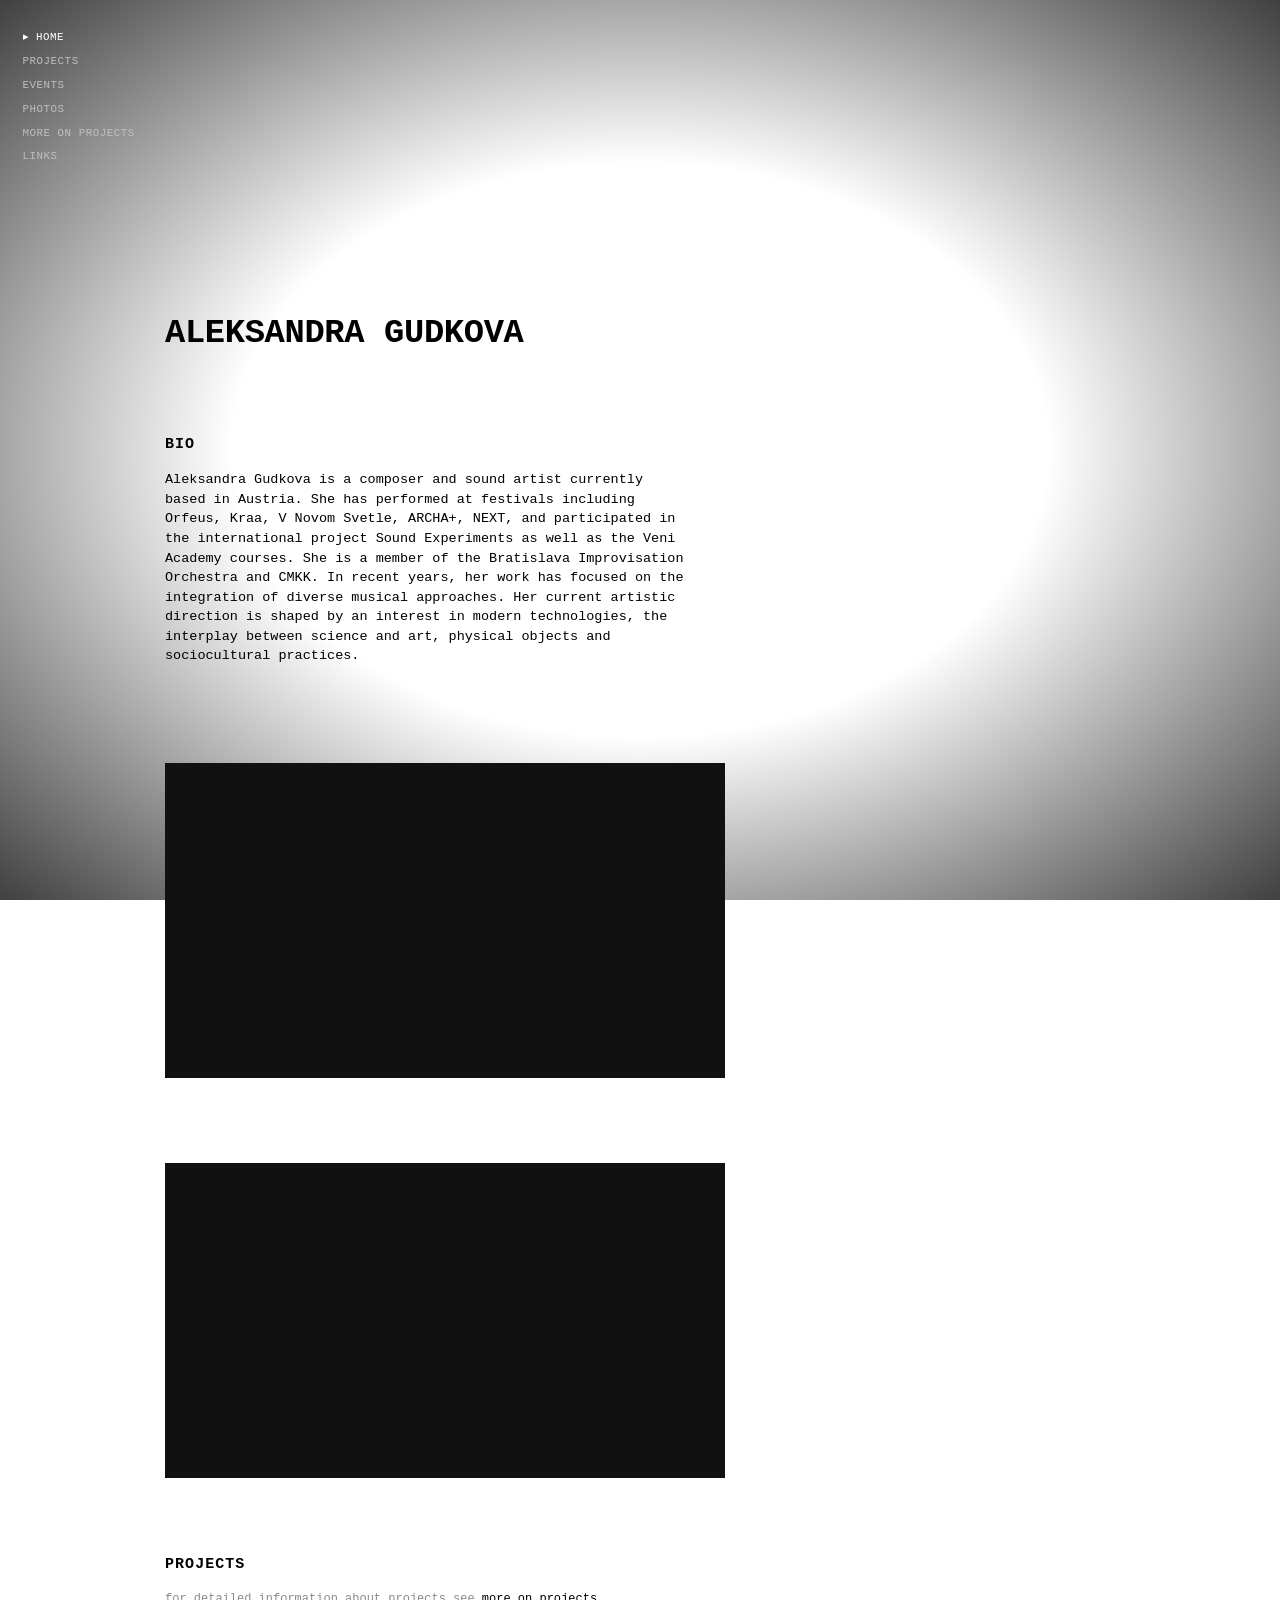
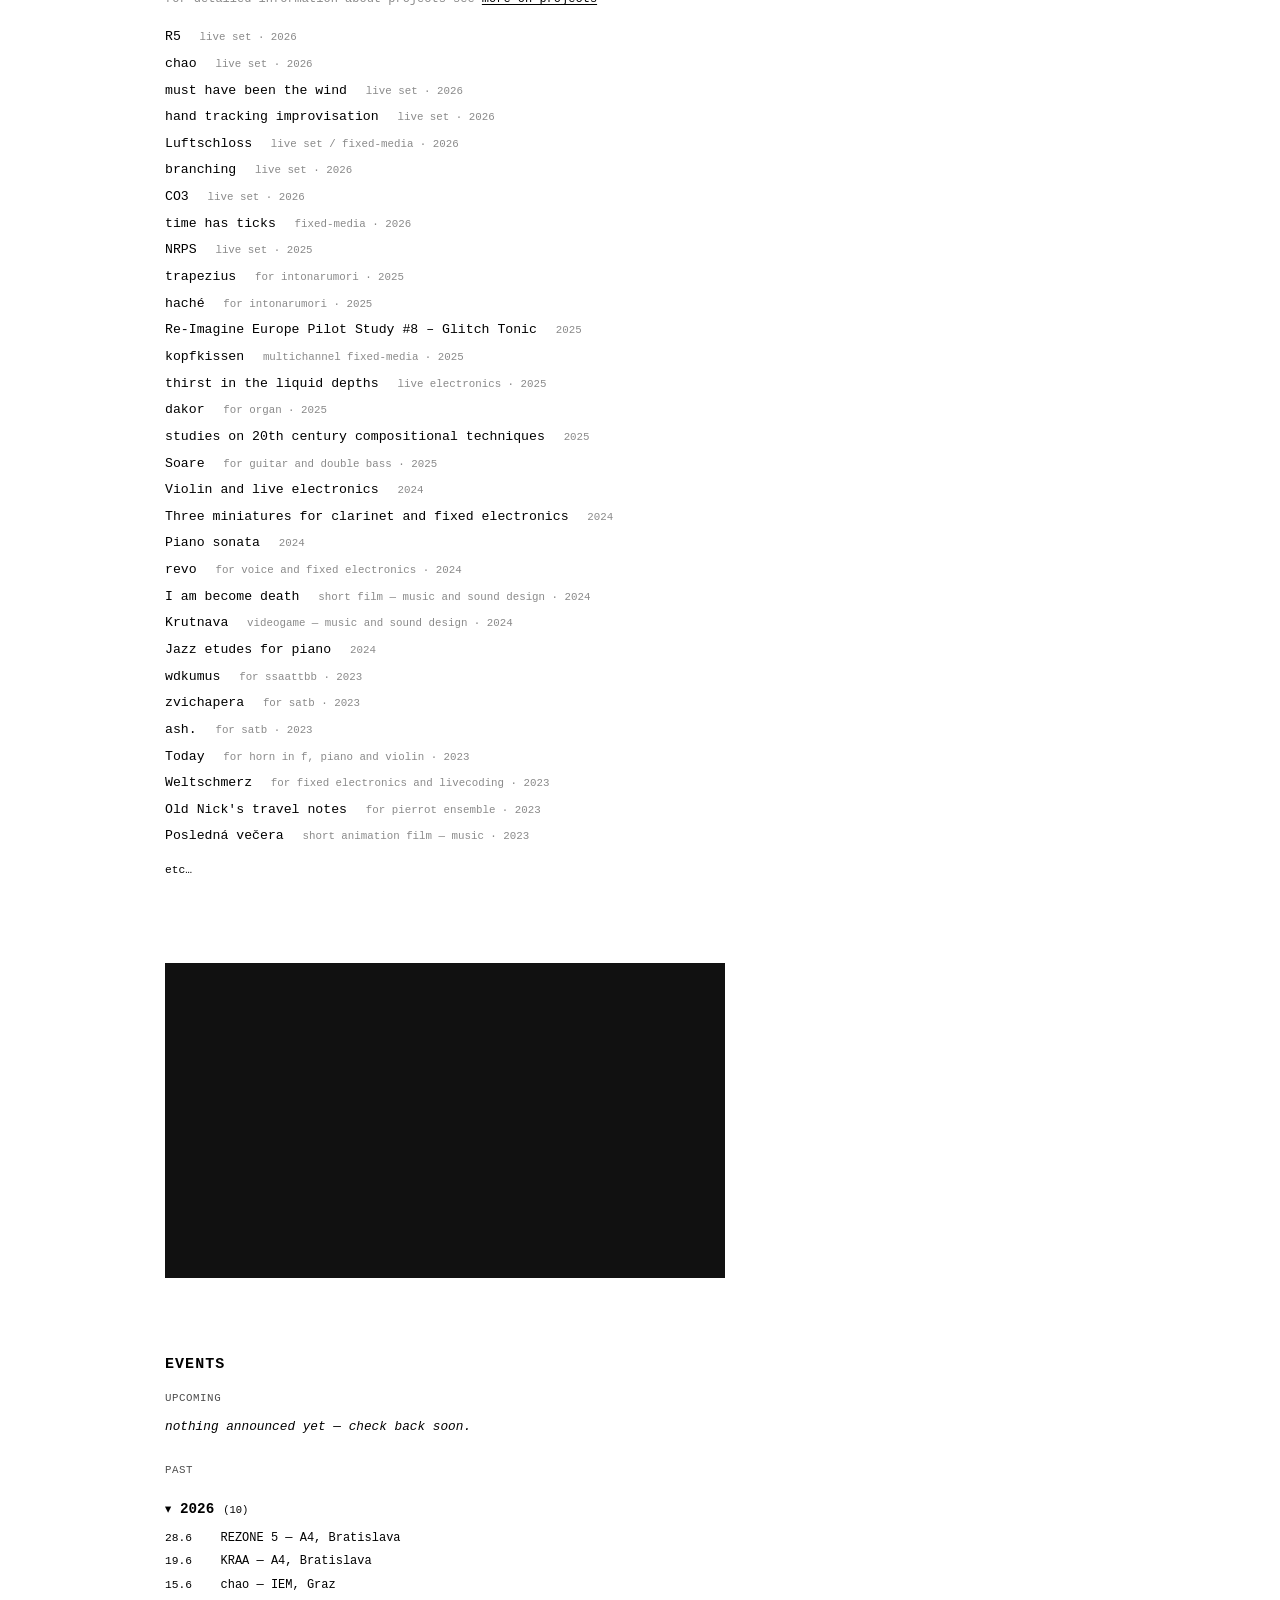
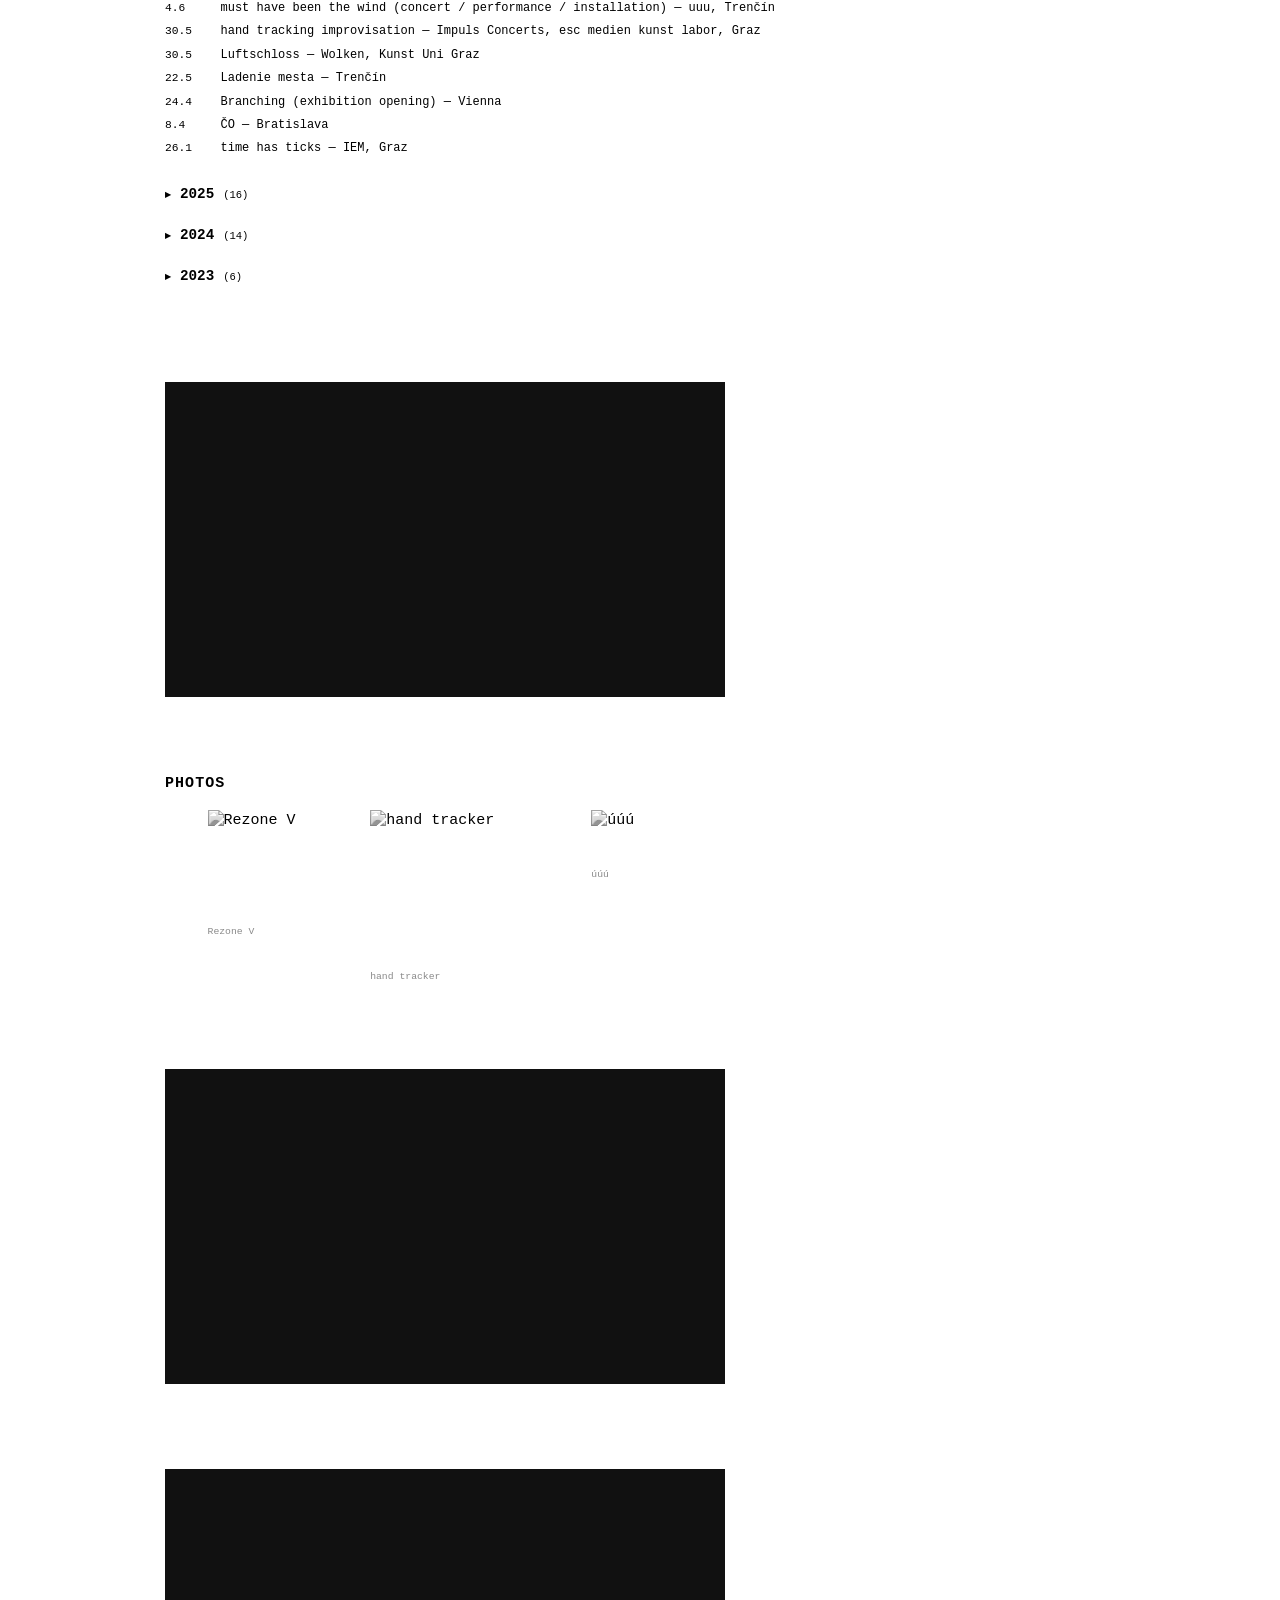
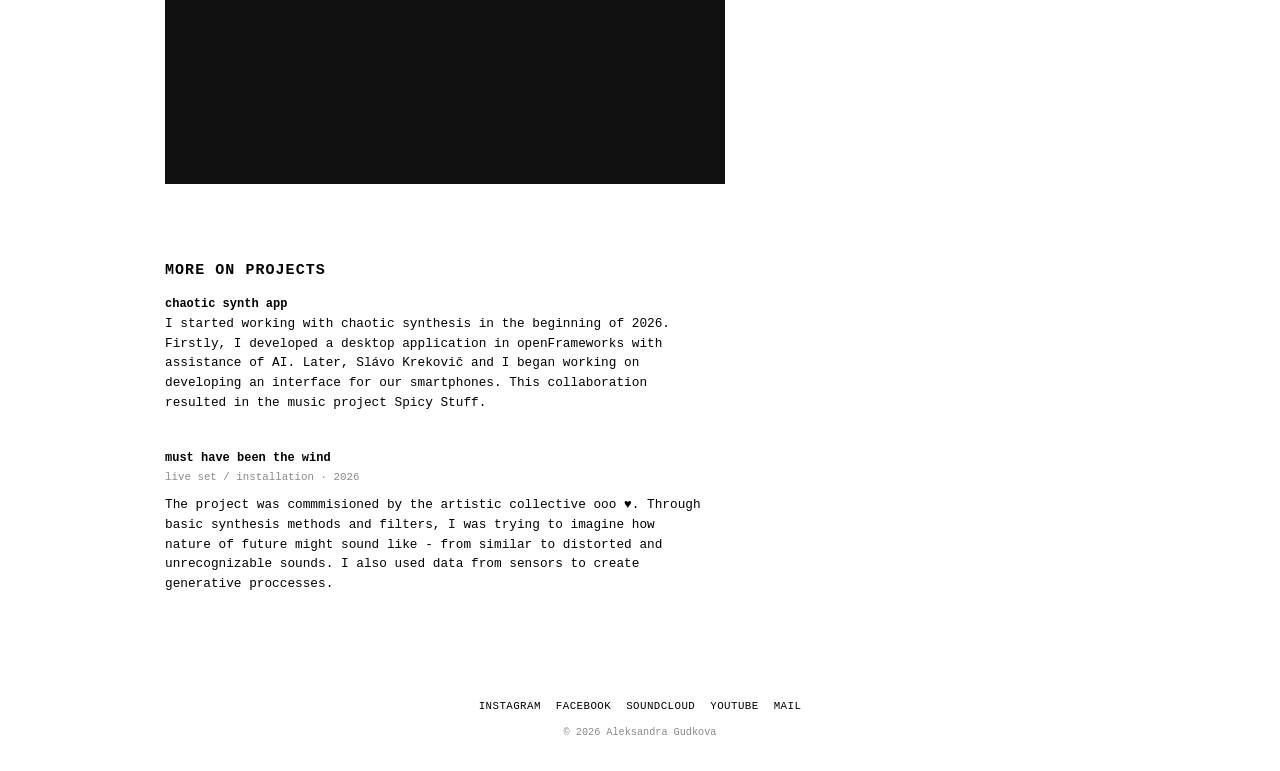
==== commit 201d67fd: "Update index.html" ====
--- a/index.html
+++ b/index.html
@@ -33,11 +33,11 @@
   <div id="home">
     <header class="hero">
       <div class="hero-text">
-        <p class="eyebrow">…</p>
+        <!-- <p class="eyebrow">…</p> -->
         <h1 class="name glitch-text" data-text="ALEKSANDRA GUDKOVA">ALEKSANDRA GUDKOVA</h1>
-        <p class="tagline">…</p>
+        <!-- <p class="tagline">…</p> -->
       </div>
-      <img class="hero-photo" src="photos/photo_5361537774911171320_y.jpg" alt="Aleksandra Gudkova">
+      <!-- <img class="hero-photo" src="photos/photo_5361537774911171320_y.jpg" alt="Aleksandra Gudkova"> -->
   </header>
     <section class="section">
       <p class="label">bio</p>
--- a/style.css
+++ b/style.css
@@ -385,6 +385,7 @@
 .label {
   font-family: var(--font-mono);
   font-size: 1rem;
+  font-weight: 700;
   letter-spacing: 0.07em;
   text-transform: uppercase;
   color: var(--ink);
@@ -656,17 +657,16 @@
 .hero {
   flex-direction: row;
   flex-wrap: nowrap;
-  align-items: center;
+  align-items: flex-end;
   justify-content: flex-start;
   gap: 1.5rem 2rem;
 }
 .hero-text { min-width: 0; }
 .hero-photo {
   flex-shrink: 0;
-  width: clamp(90px, 14vw, 150px);   /* photo size */
+  width: clamp(100px, 14vw, 160px);   /* photo size */
   aspect-ratio: 4 / 5;
   object-fit: cover;
-  filter: grayscale(1) contrast(1.05);
   background: #111;
 }
 @media (max-width: 600px) { .hero { flex-wrap: wrap; } }
@@ -675,9 +675,9 @@
 .projects-note a { color: var(--ink); text-decoration: underline; text-underline-offset: 2px; }
 
 .detail { margin-bottom: 2.5rem; }
-.detail-title { margin: 0; font-family: var(--font-display); font-weight: 700; font-size: 1rem; }
+.detail-title { margin: 0; font-family: var(--font-display); font-weight: 550; font-size: 0.8rem; }
 .detail-meta  { margin: 0.2rem 0 0.6rem; font-family: var(--font-mono); font-size: 0.72rem; color: var(--ink-dim); }
-.detail-text  { margin: 0; max-width: 60ch; font-size: 0.85rem; line-height: 1.55; }
+.detail-text  { margin: 0; max-width: 70ch; font-size: 0.85rem; line-height: 1.55; }
 .detail-text a { text-decoration: underline; text-underline-offset: 2px; }
 
 .detail-media { display: flex; flex-wrap: wrap; gap: 0.75rem; margin-top: 0.9rem; }
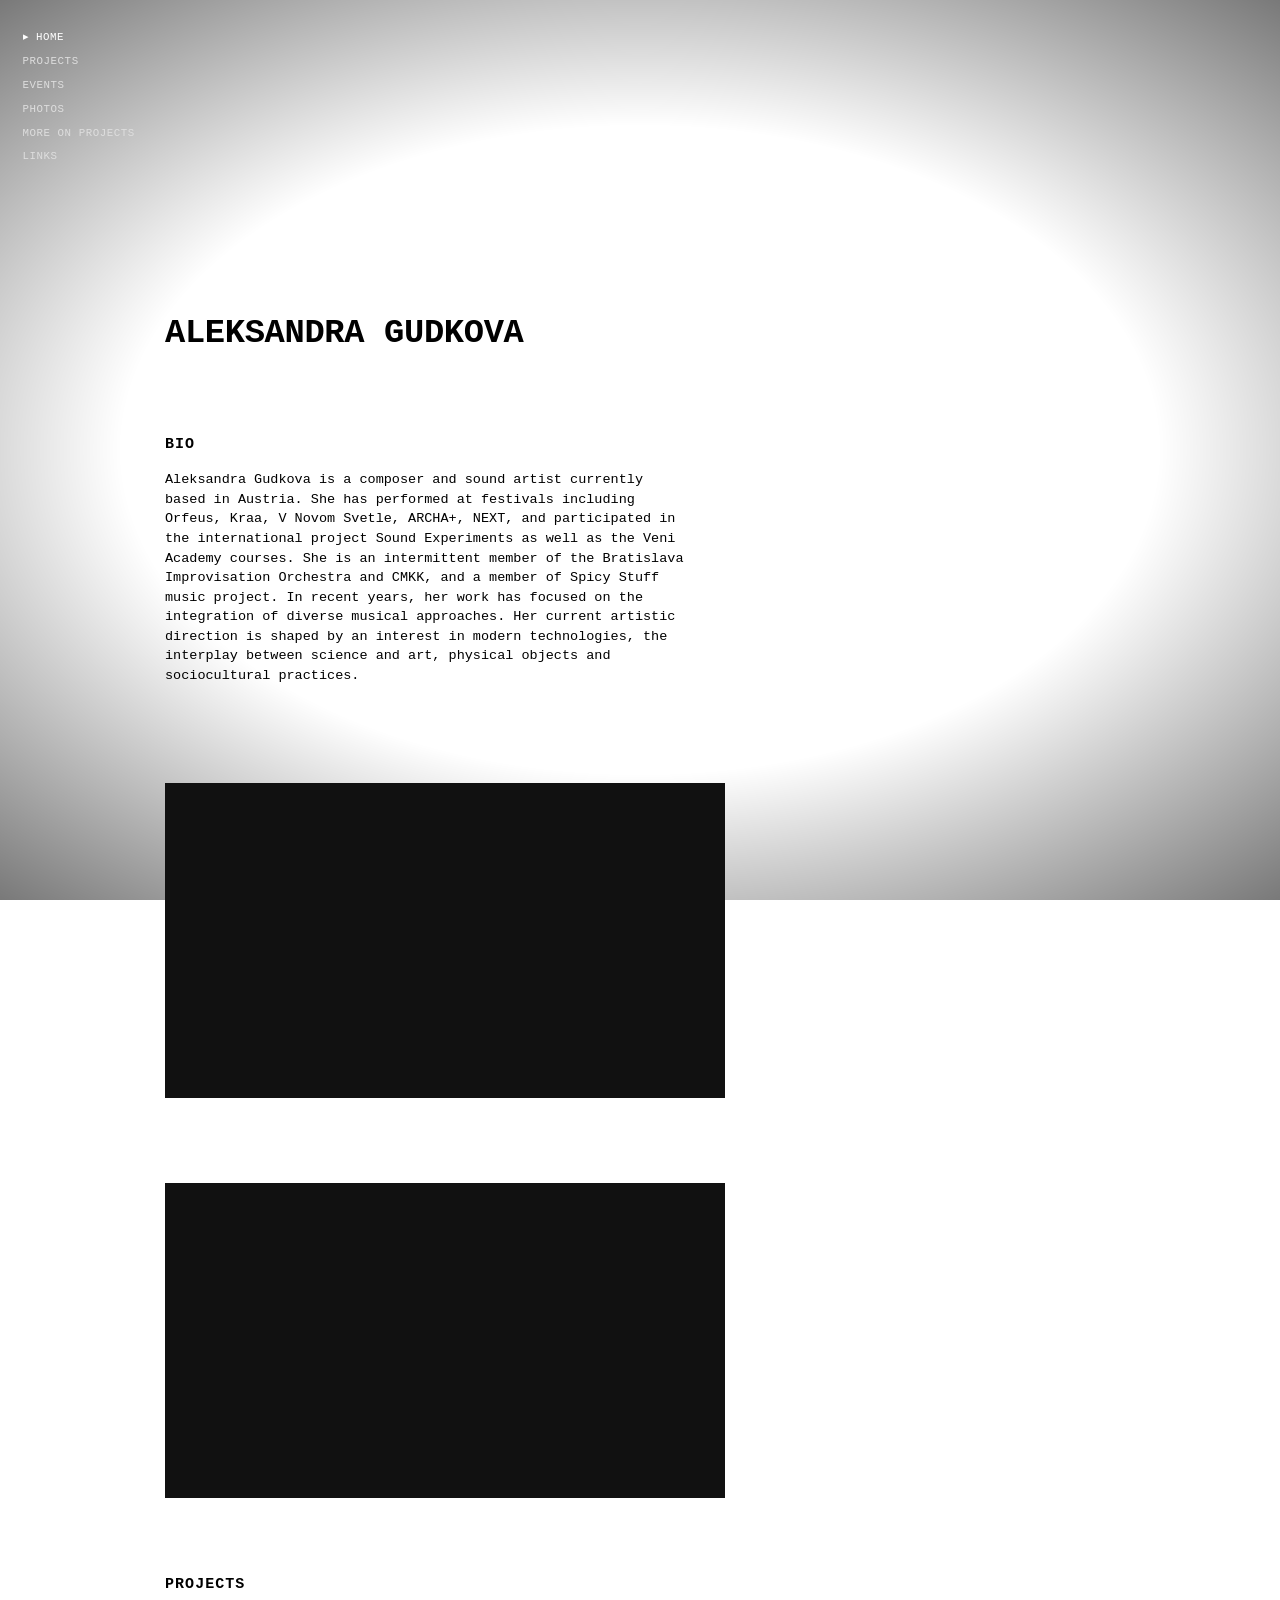
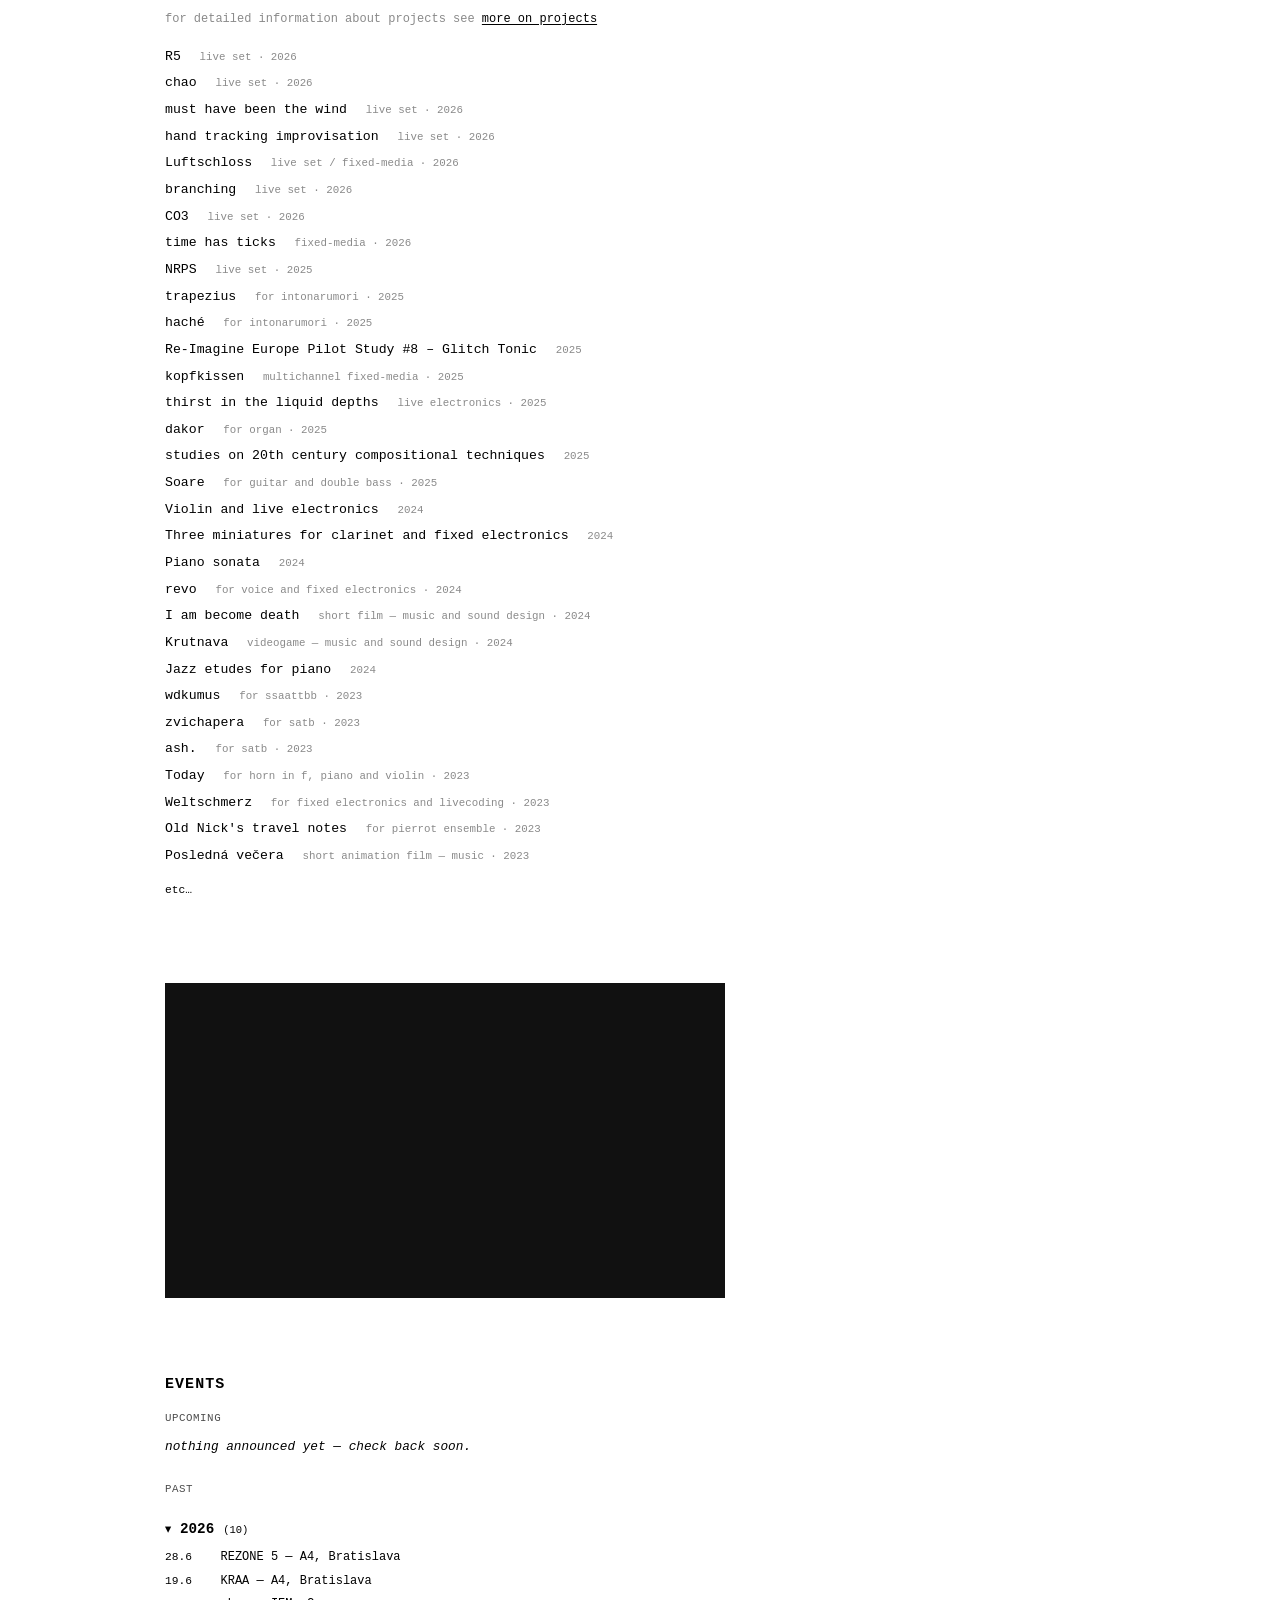
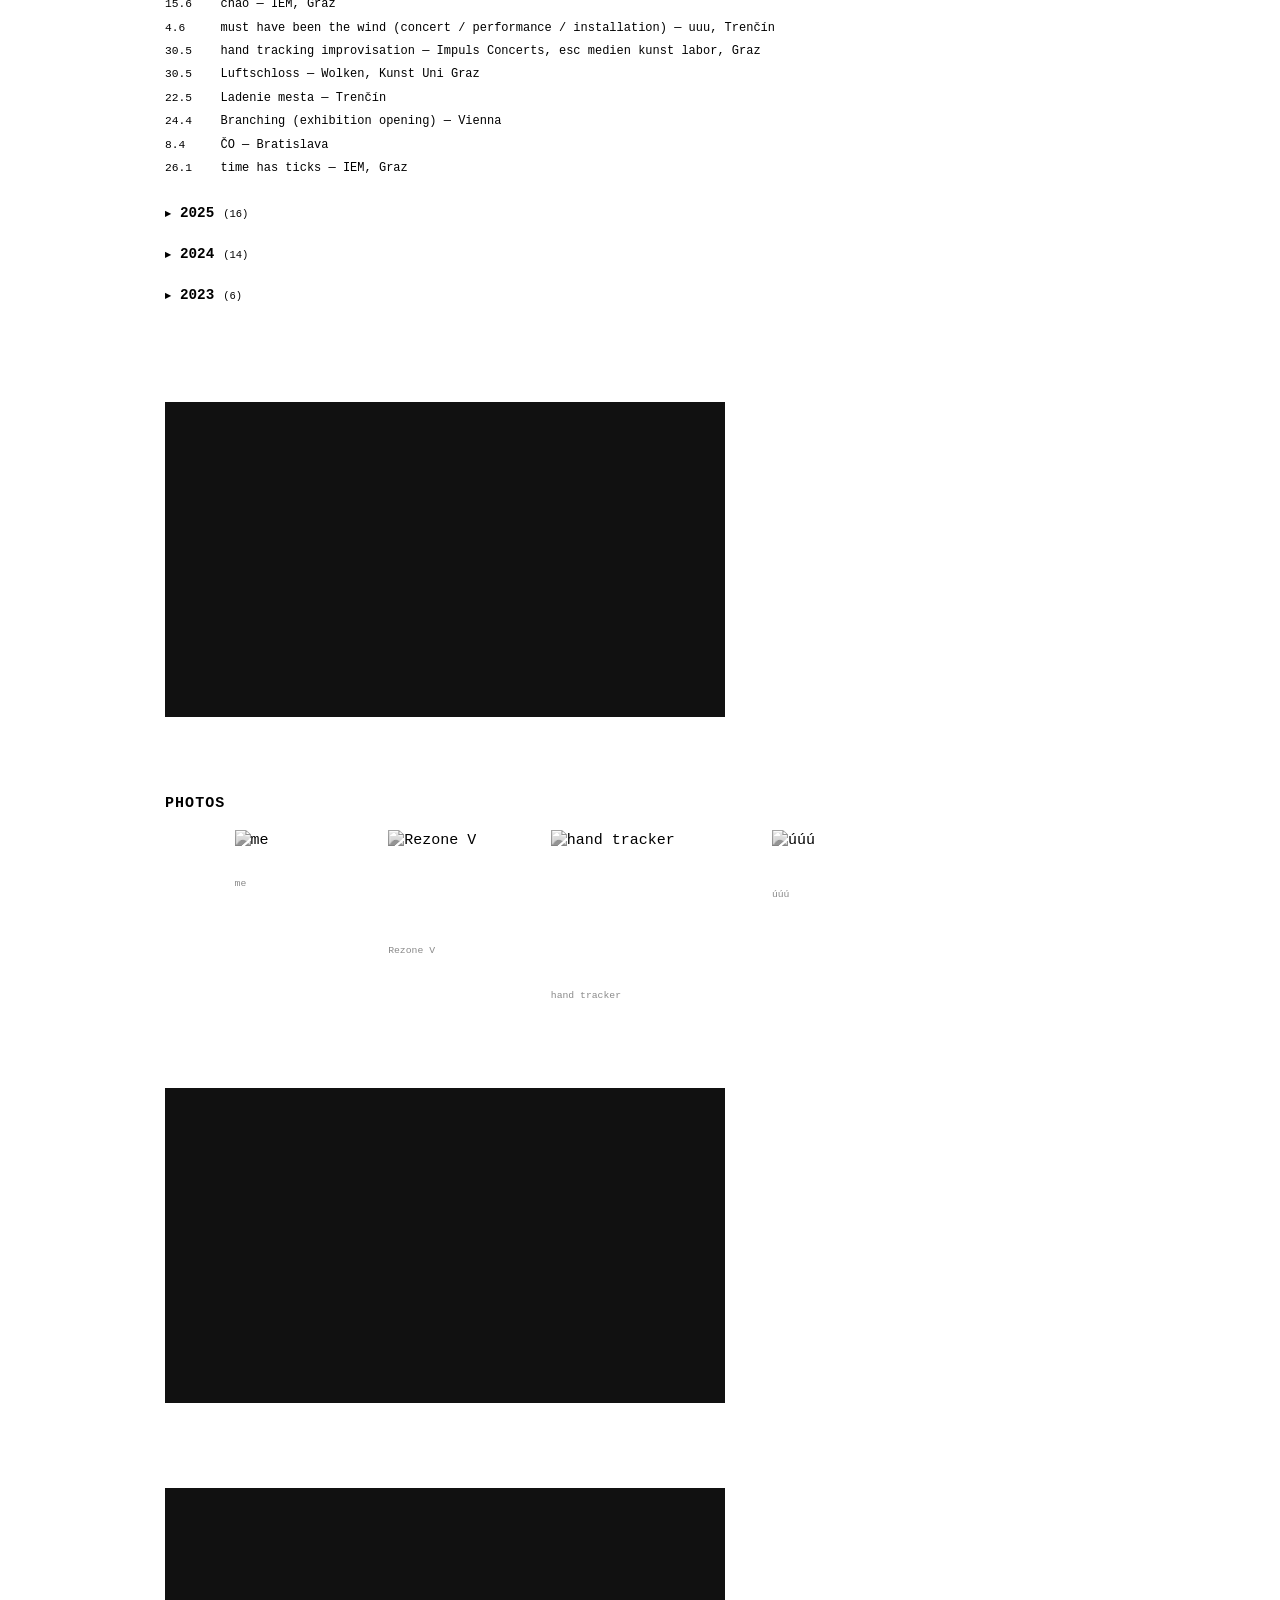
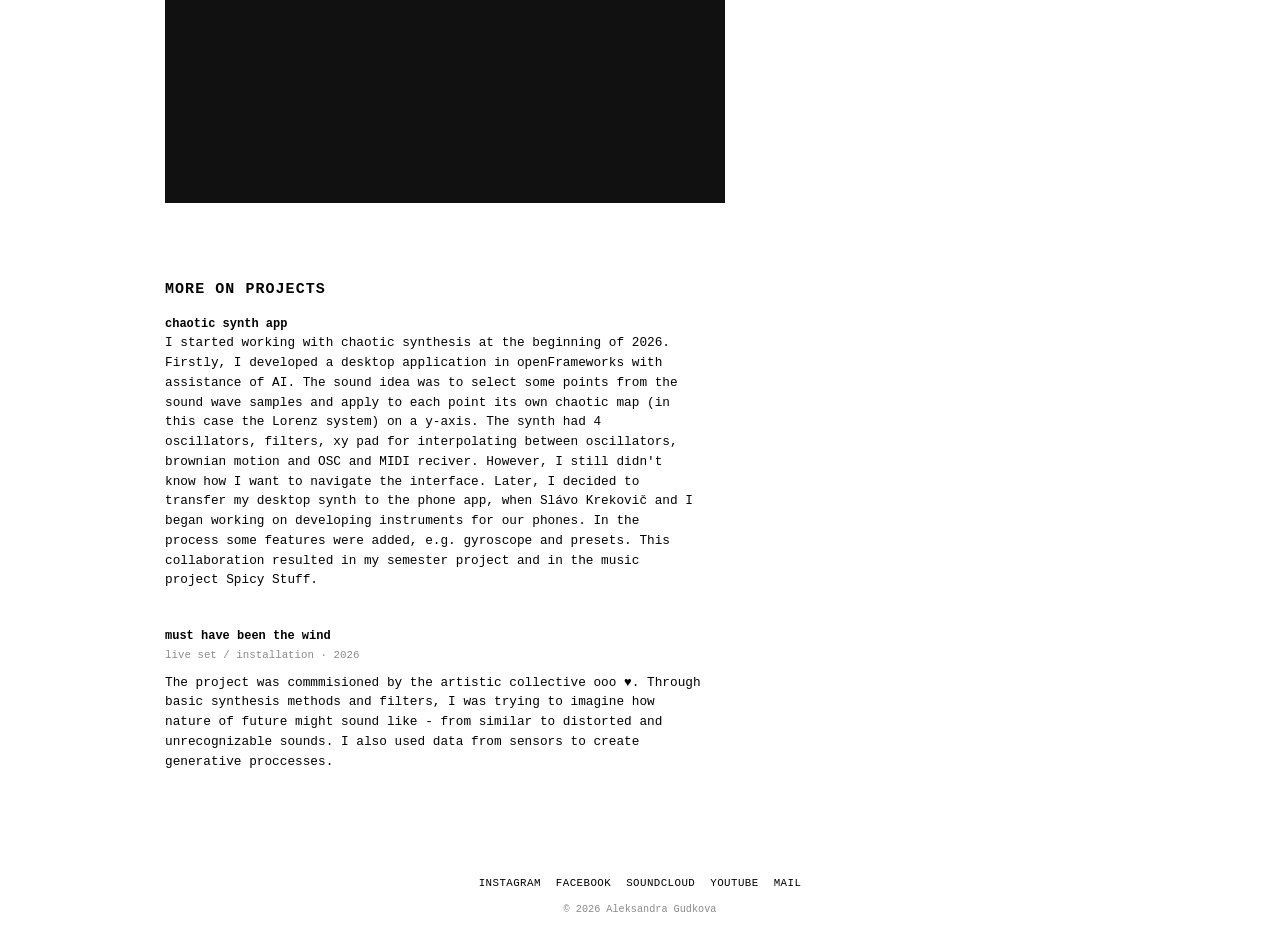
==== commit 4a2fe621: "Revise bio for Aleksandra Gudkova Updated the bio of Aleksandra Gudkova to include her involvement i" ====
--- a/index.html
+++ b/index.html
@@ -41,7 +41,7 @@
   </header>
     <section class="section">
       <p class="label">bio</p>
-      <p class="about-text">Aleksandra Gudkova is a composer and sound artist currently based in Austria. She has performed at festivals including Orfeus, Kraa, V Novom Svetle, ARCHA+, NEXT, and participated in the international project Sound Experiments as well as the Veni Academy courses. She is a member of the Bratislava Improvisation Orchestra and CMKK.
+      <p class="about-text">Aleksandra Gudkova is a composer and sound artist currently based in Austria. She has performed at festivals including Orfeus, Kraa, V Novom Svetle, ARCHA+, NEXT, and participated in the international project Sound Experiments as well as the Veni Academy courses. She is an intermittent member of the Bratislava Improvisation Orchestra and CMKK, and a member of Spicy Stuff music project.
 In recent years, her work has focused on the integration of diverse musical approaches. Her current artistic direction is shaped by an interest in modern technologies, the interplay between science and art, physical objects and sociocultural practices.
 </p>
     </section>
--- a/style.css
+++ b/style.css
@@ -11,7 +11,7 @@
   text-transform: uppercase;
   letter-spacing: 0.05em;
 }
-.side-nav a { color: #BFBFBF; transition: color 0.15s ease; }
+.side-nav a { color: #DEDEDE; transition: color 0.15s ease; }
 .side-nav a:hover,
 .side-nav a:focus-visible,
 .side-nav a.active { color: #fff; }
@@ -117,7 +117,8 @@
   inset: 0;
   z-index: 0;
   pointer-events: none;
-  background: radial-gradient(ellipse at center, transparent 45%, rgba(0, 0, 0, 0.75) 100%);
+  background: radial-gradient(90% 80% at center, transparent 45%, rgba(0, 0, 0, 0.75) 100%);
+  /* background: radial-gradient(90% 80% at center, #e66465, #9198e5); */
 }
 
 .clear-hint {
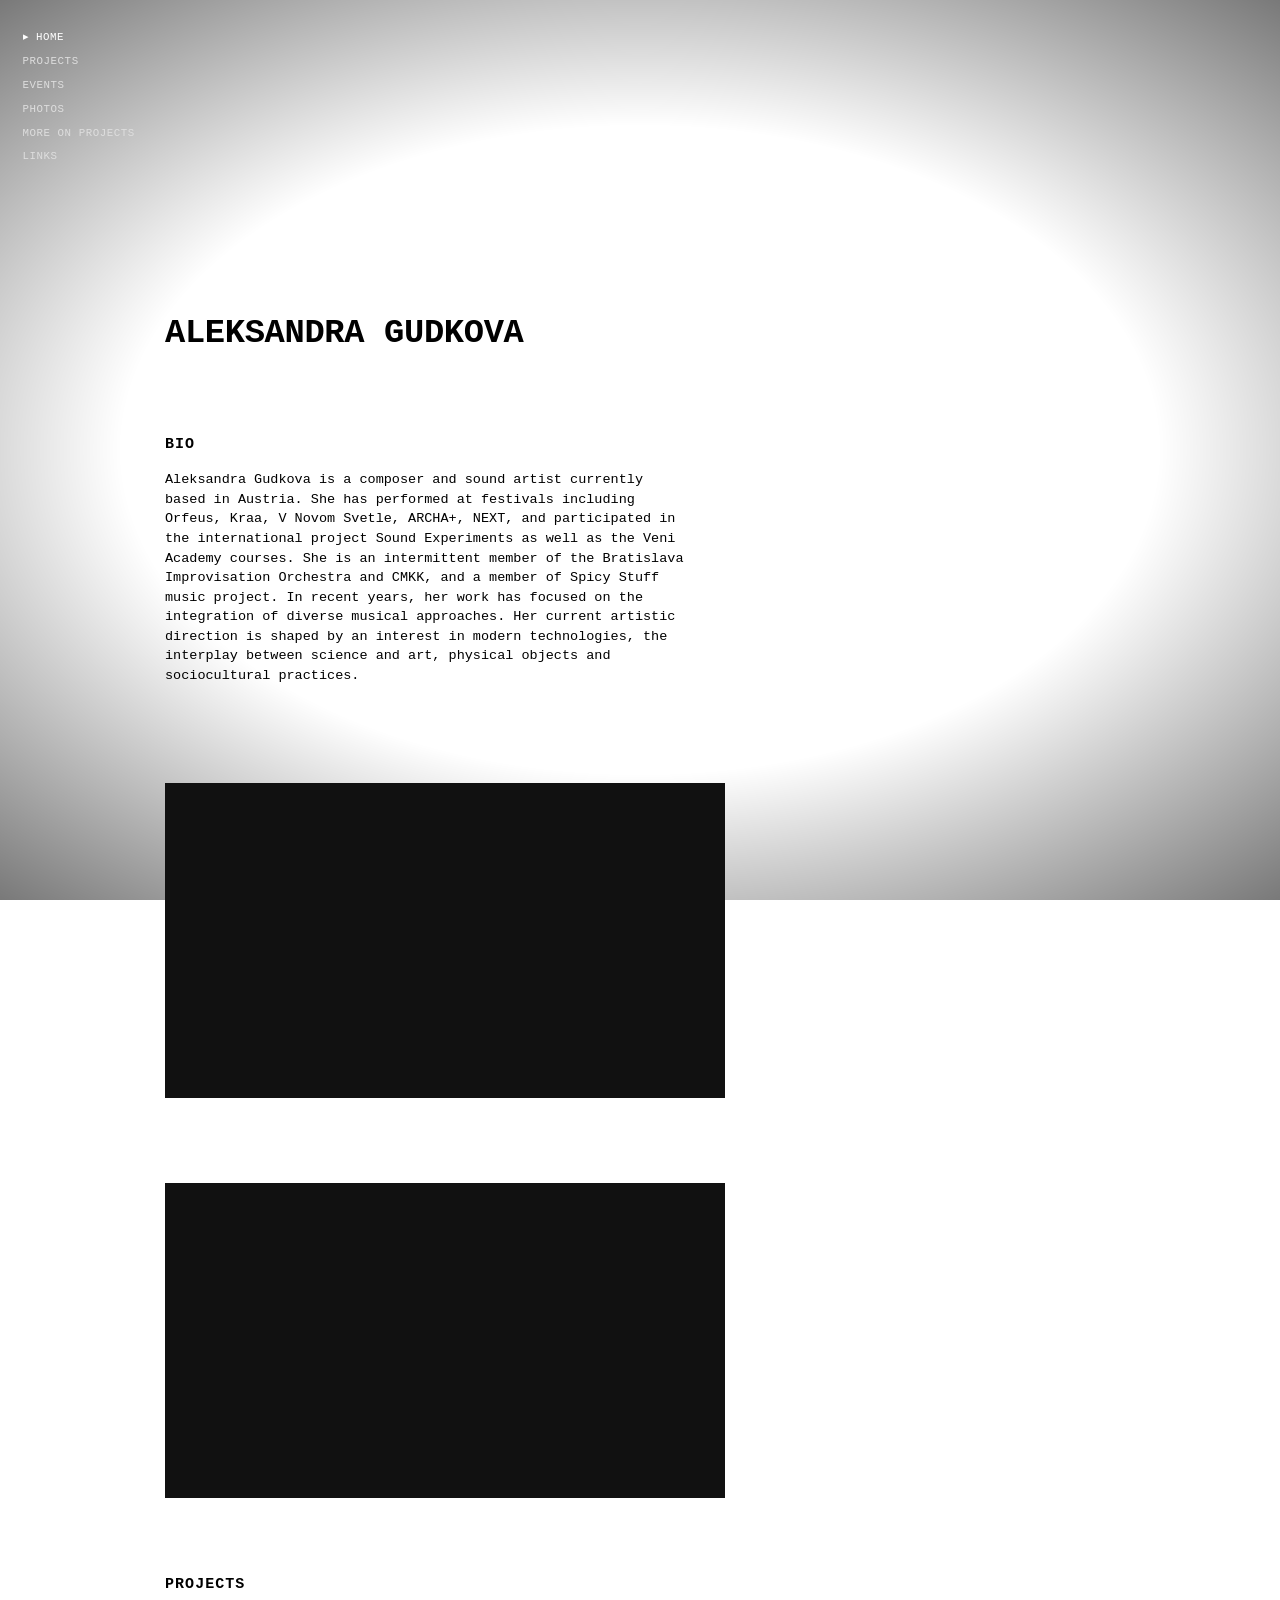
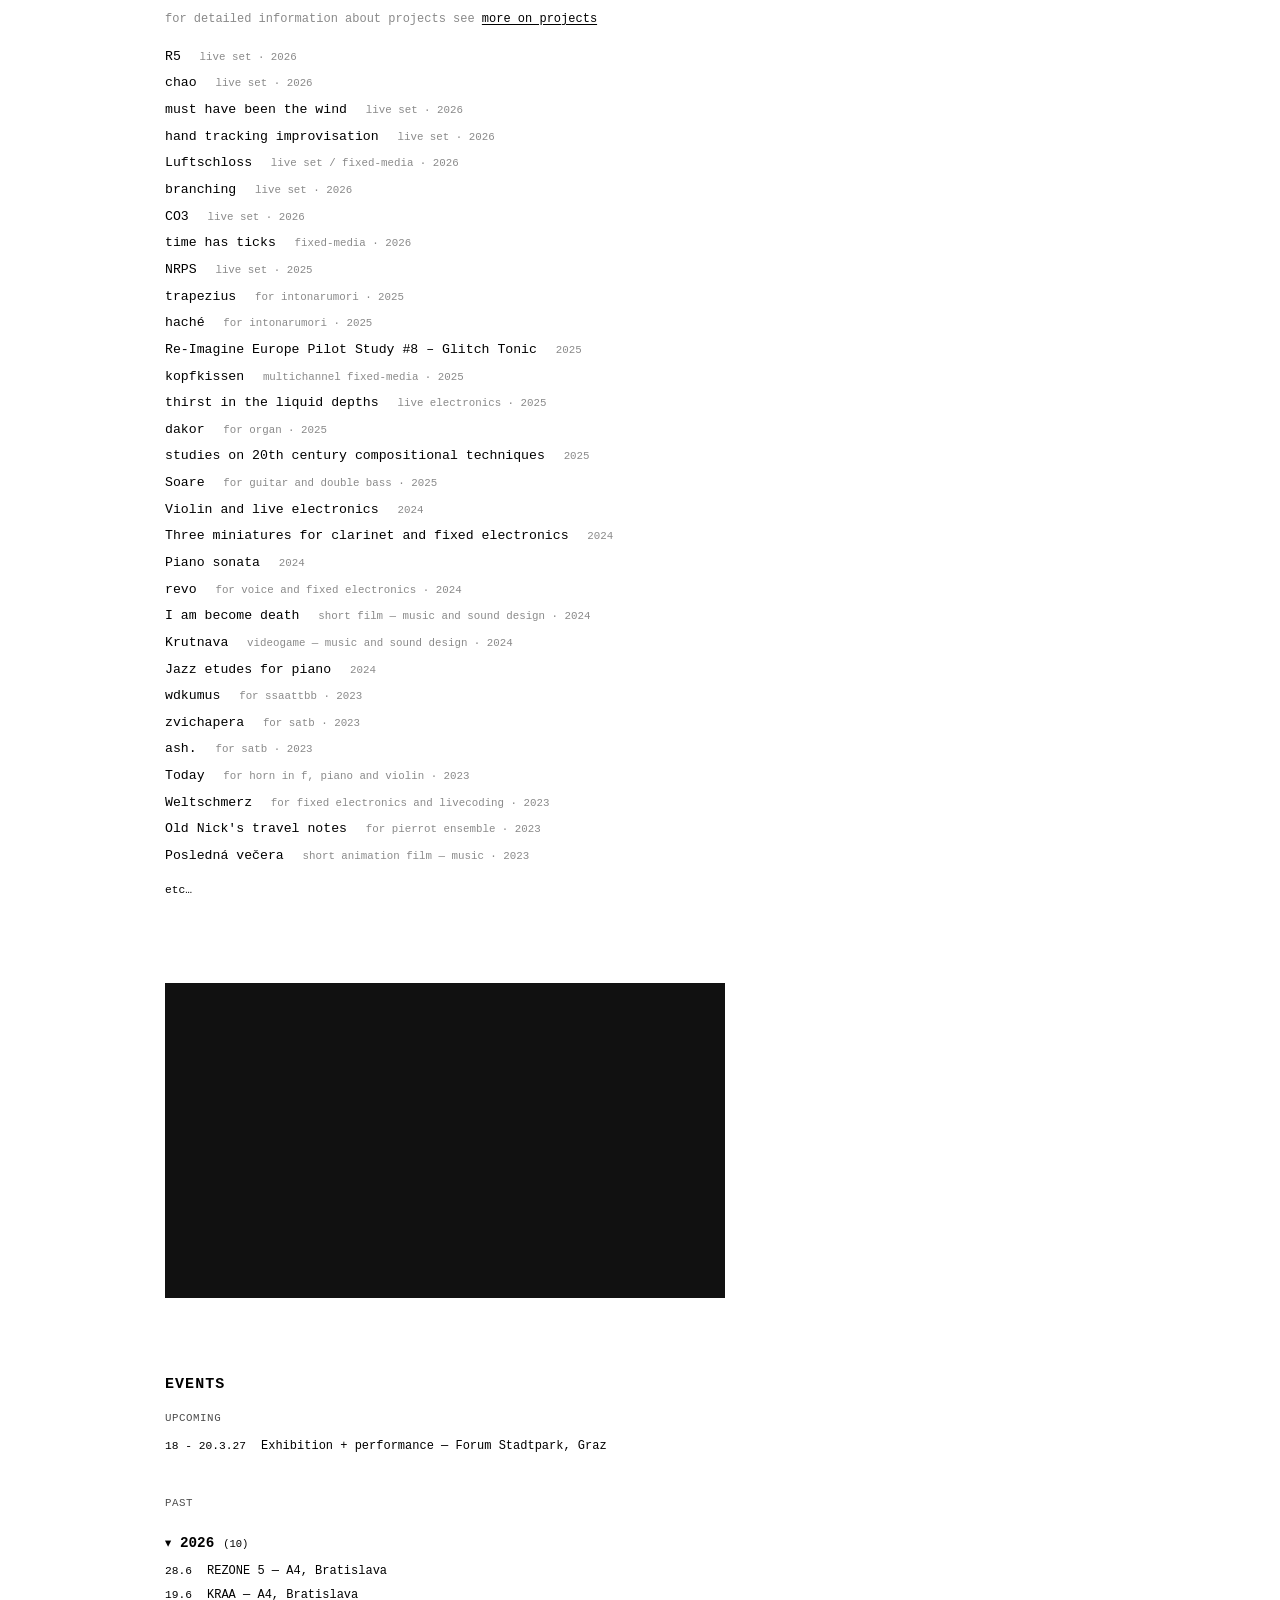
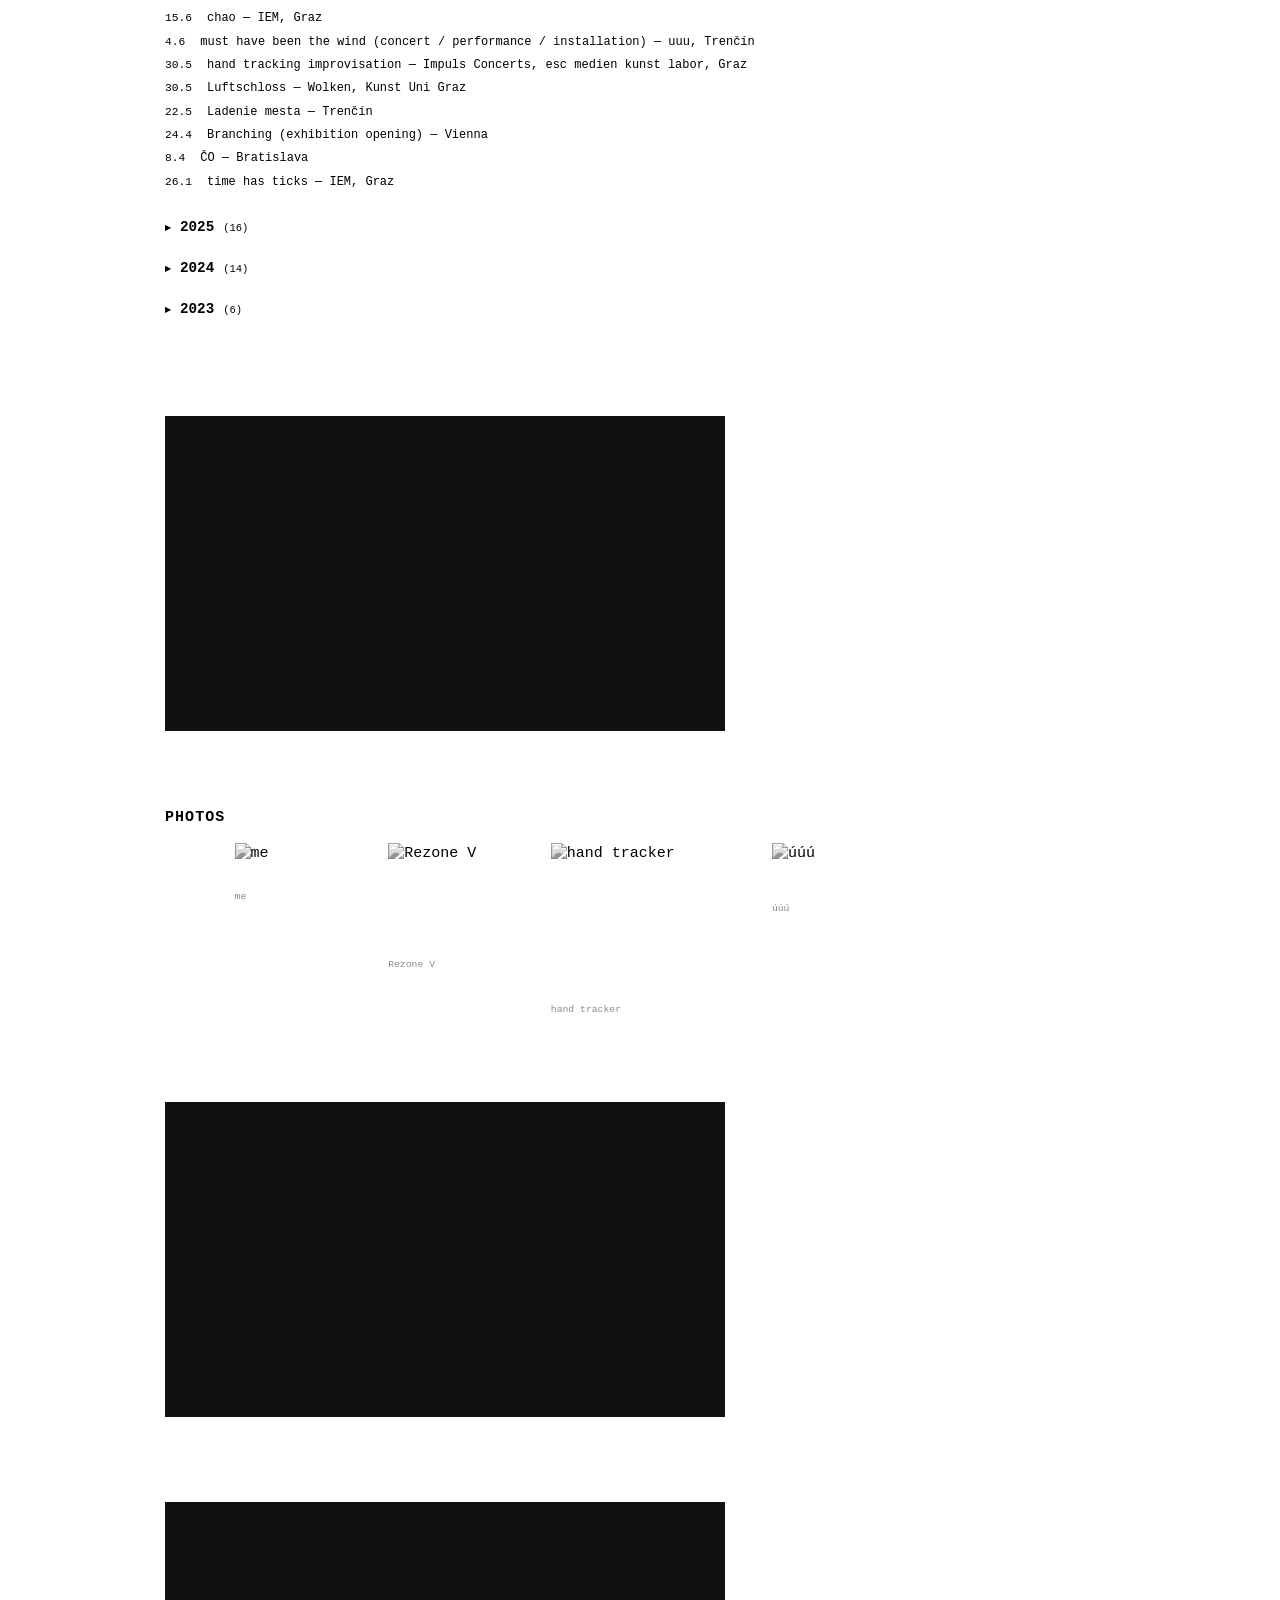
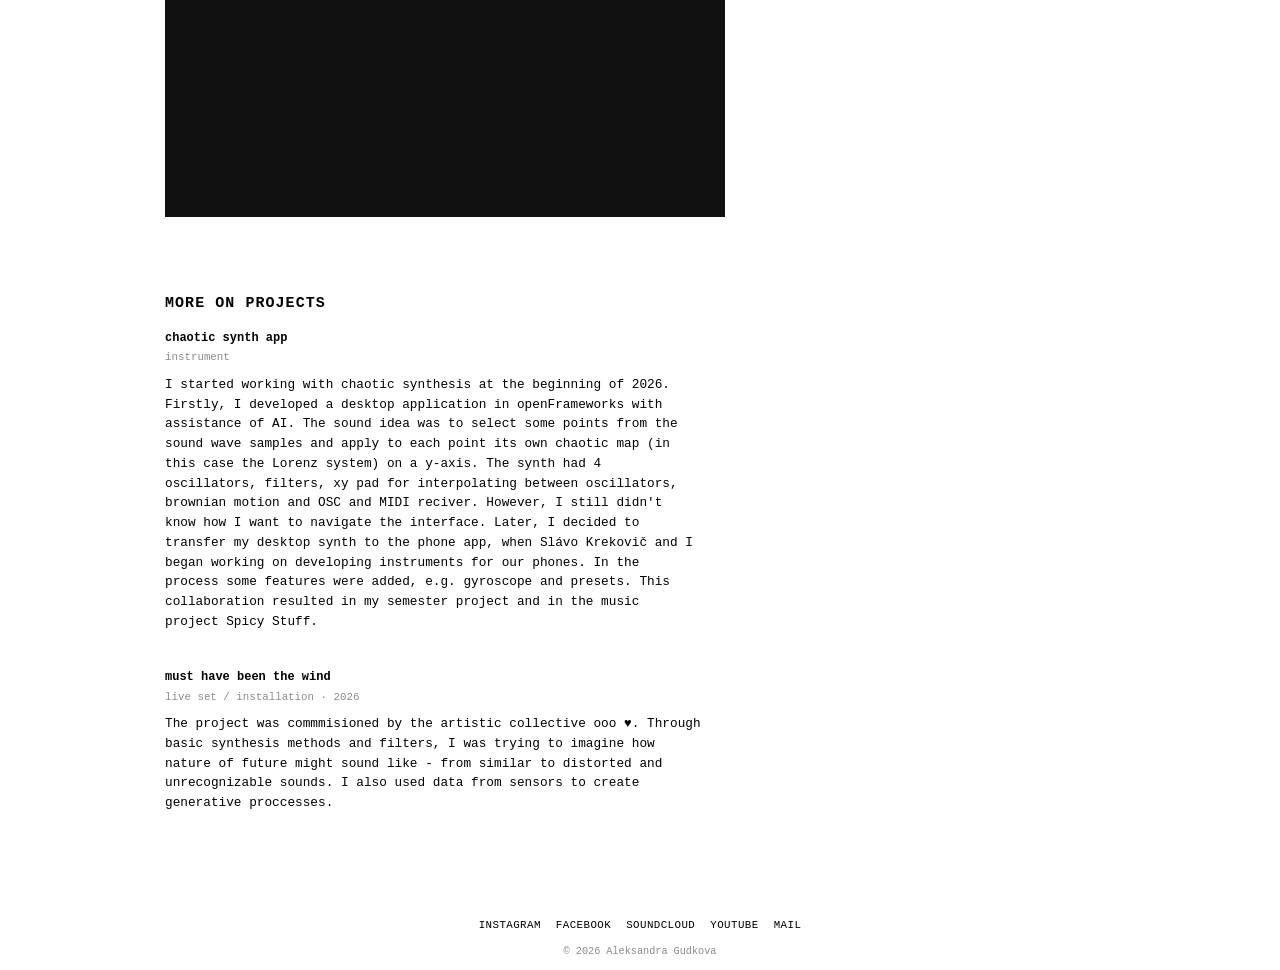
==== commit b209b802: "Update title format in index.html" ====
--- a/index.html
+++ b/index.html
@@ -1,9 +1,10 @@
 <!DOCTYPE html>
 <html lang="en">
 <head>
+<meta name="google-site-verification" content="mSUAgCvdpwNPwfkz-Q10bQ7OaxWeNcxjeYiZXgXPRPc" />
 <meta charset="UTF-8">
 <meta name="viewport" content="width=device-width, initial-scale=1.0">
-<title>Aleksandra Gudkova — composer / sound artist</title>
+<title>Aleksandra Gudkova - composer / sound artist</title>
 <meta name="description" content="Aleksandra Gudkova is a composer and sound artist based in Austria, working with modern technologies and interfaces.">
 <link rel="preconnect" href="https://fonts.googleapis.com">
 <link rel="preconnect" href="https://fonts.gstatic.com" crossorigin>
--- a/style.css
+++ b/style.css
@@ -537,17 +537,17 @@
   font-size: 0.8rem;
   color: var(--ink);
   display: flex;
-  gap: 0.7rem;
+  gap: 1rem;
 }
 
 .ev-date {
   font-family: var(--font-mono);
   color: var(--ink);
   flex-shrink: 0;
-  width: 3rem;
+  width: auto;          /* was 3rem */
+  white-space: nowrap;  /* keeps "18 - 20.3.27" on one line */
   font-size: 0.75rem;
 }
-
 /* photos */
 
 .photo-grid {
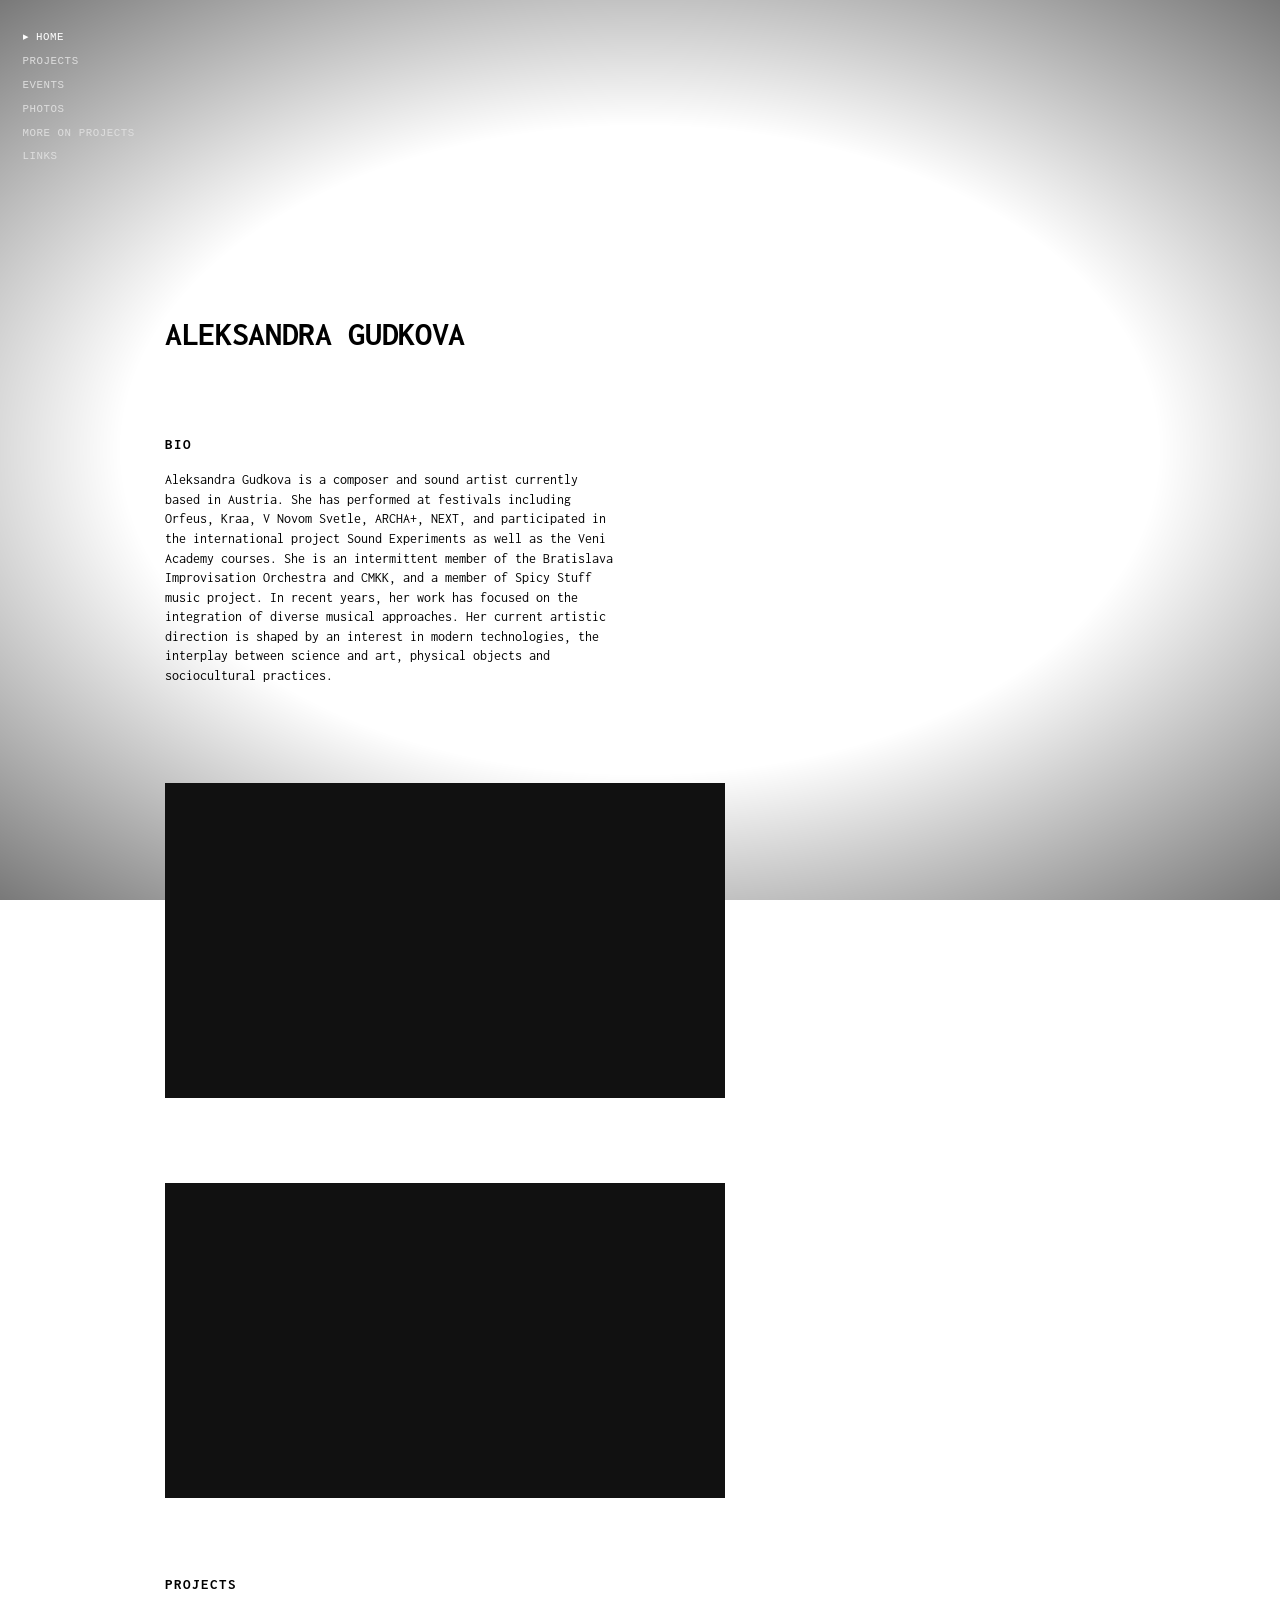
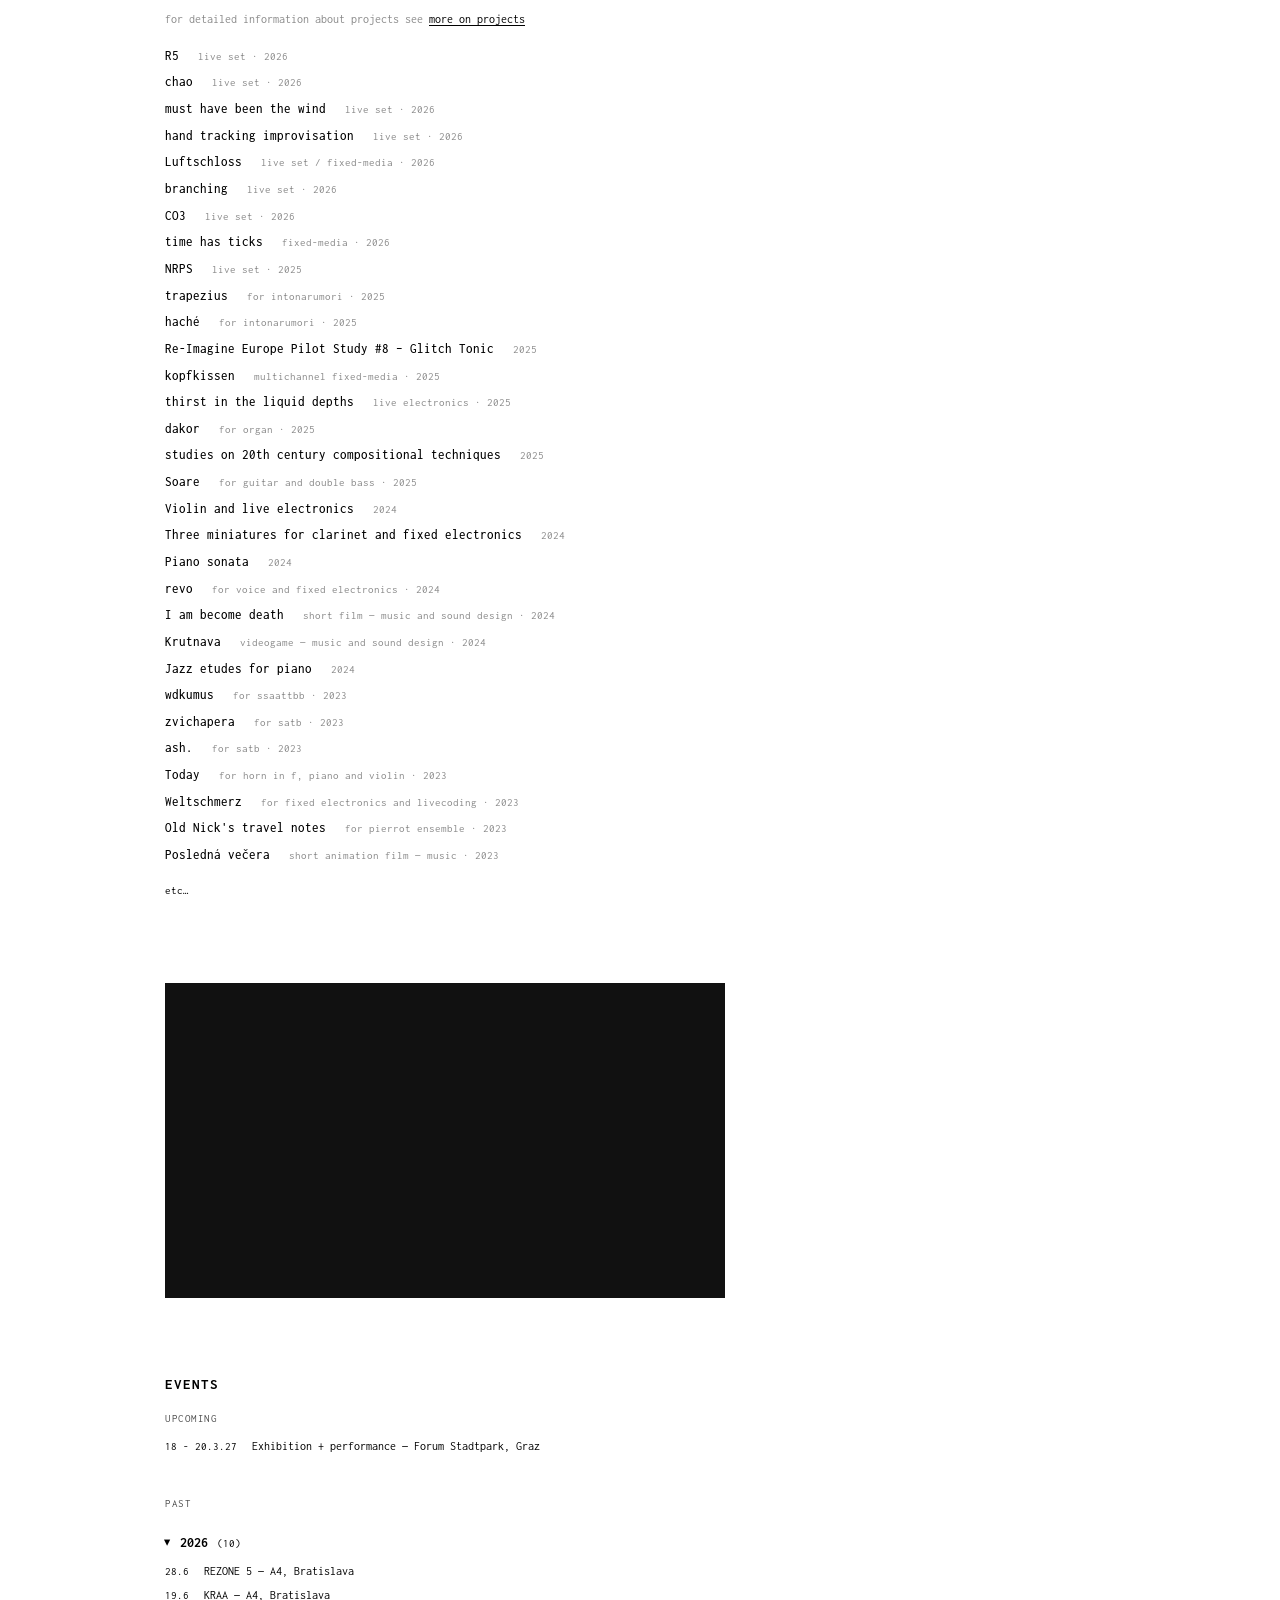
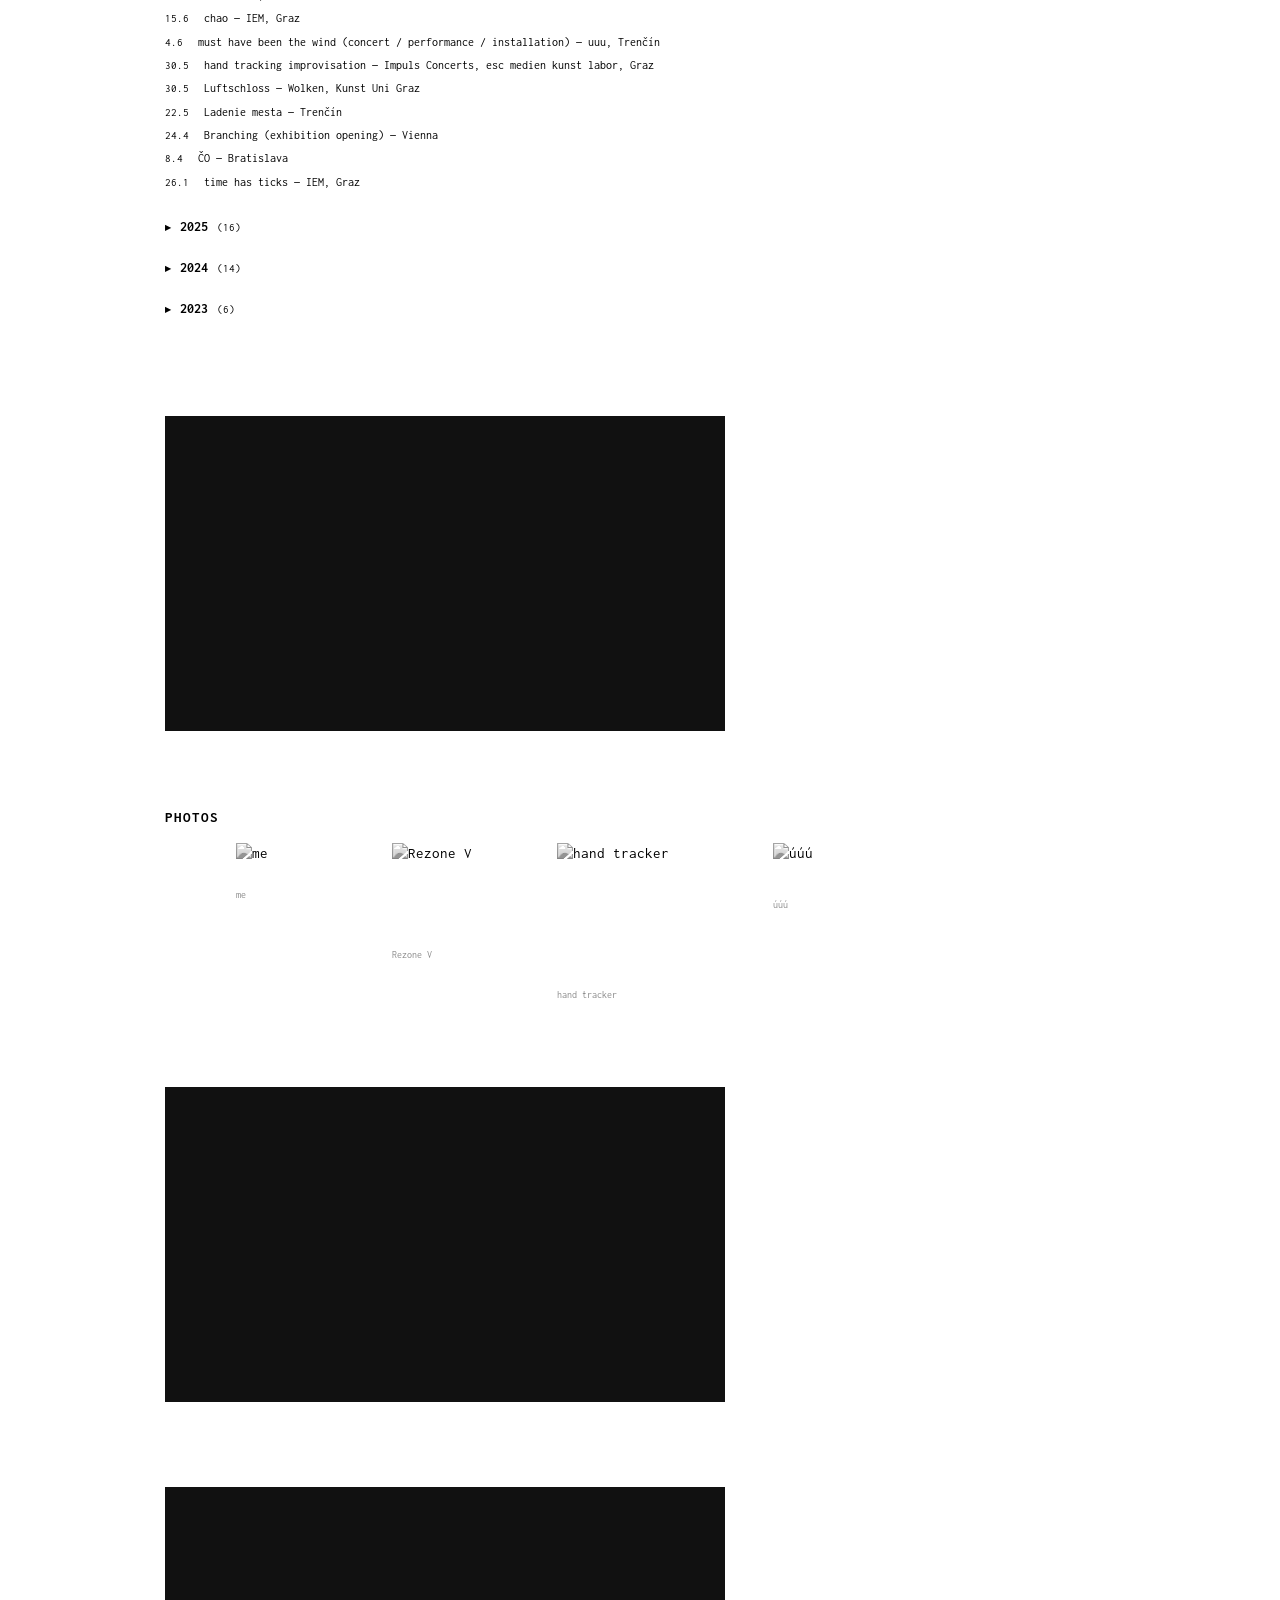
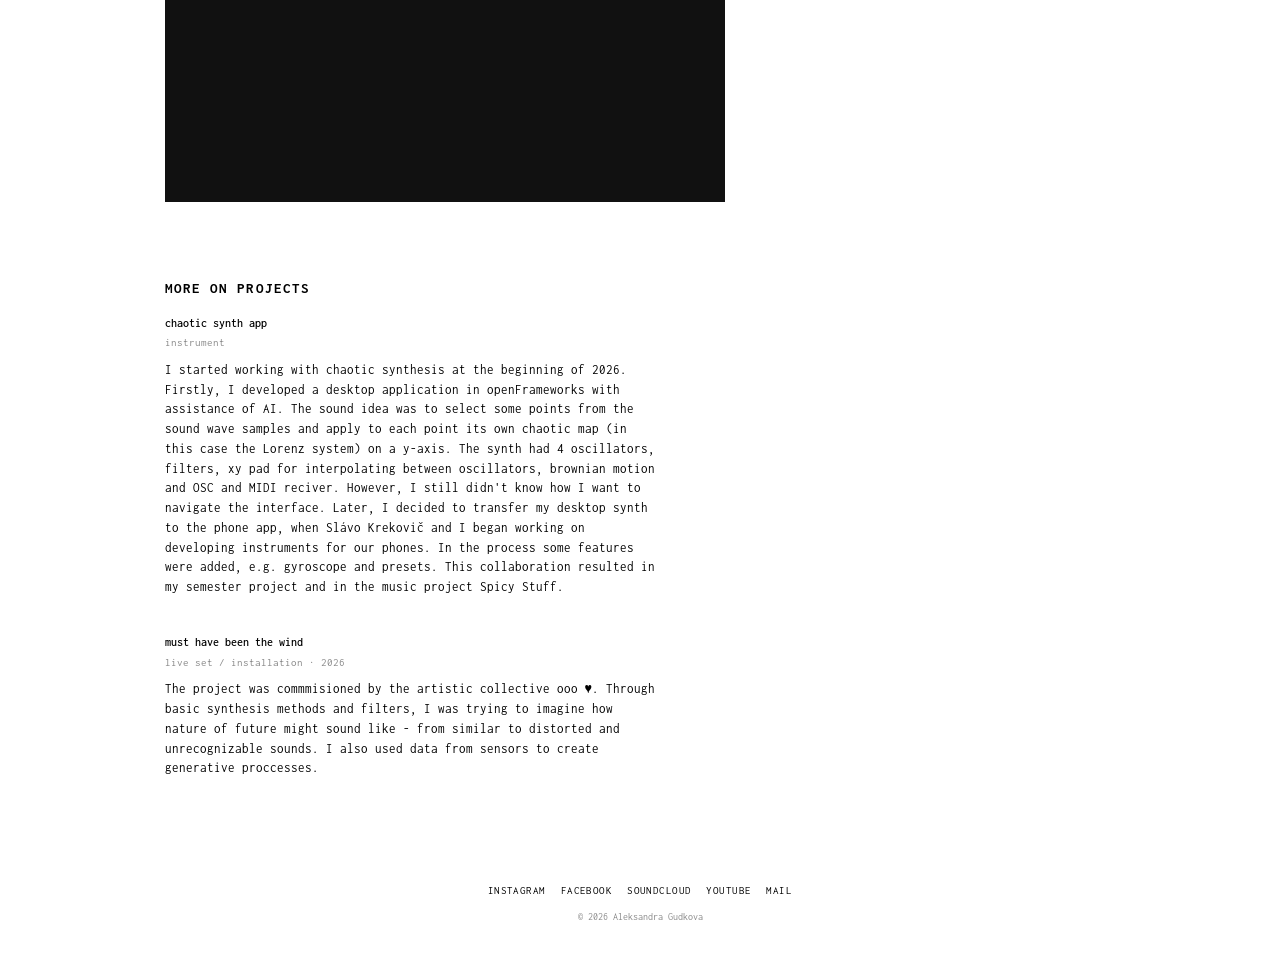
==== commit 310bb94b: "Add additional font styles to index.html" ====
--- a/index.html
+++ b/index.html
@@ -8,7 +8,8 @@
 <meta name="description" content="Aleksandra Gudkova is a composer and sound artist based in Austria, working with modern technologies and interfaces.">
 <link rel="preconnect" href="https://fonts.googleapis.com">
 <link rel="preconnect" href="https://fonts.gstatic.com" crossorigin>
-<link href="https://fonts.googleapis.com/css2?family=JetBrains+Mono:wght@400;500;700&family=IBM+Plex+Mono:wght@400;500&display=swap" rel="stylesheet">
+<link href="https://fonts.googleapis.com/css2?family=Inconsolata:wght@400;500;700&family=Inconsolata:wght@400;500&display=swap" rel="stylesheet">
+<link href="https://fonts.googleapis.com/css2?family=Noto+Color+Emoji:wght@400;500;700&family=Noto+Color+Emoji:wght@400;500&display=swap" rel="stylesheet">
 <link rel="stylesheet" href="style.css">
 </head>
 <body>
--- a/style.css
+++ b/style.css
@@ -45,6 +45,7 @@
 
   --font-display: 'Inconsolata', monospace;
   --font-mono: 'Inconsolata', monospace;
+  --font-ascii: 'Noto Color Emoji', monospace;
   /* --font-body: 'IBM Plex Mono', monospace; */
   --font-body: 'Inconsolata', monospace;
 }
@@ -77,7 +78,7 @@
   z-index: 0;
   display: grid;
   overflow: hidden;
-  font-family: var(--font-mono);
+  font-family: var(--font-ascii);
   user-select: none;
   /* animation: flicker 7s infinite; */
 }
